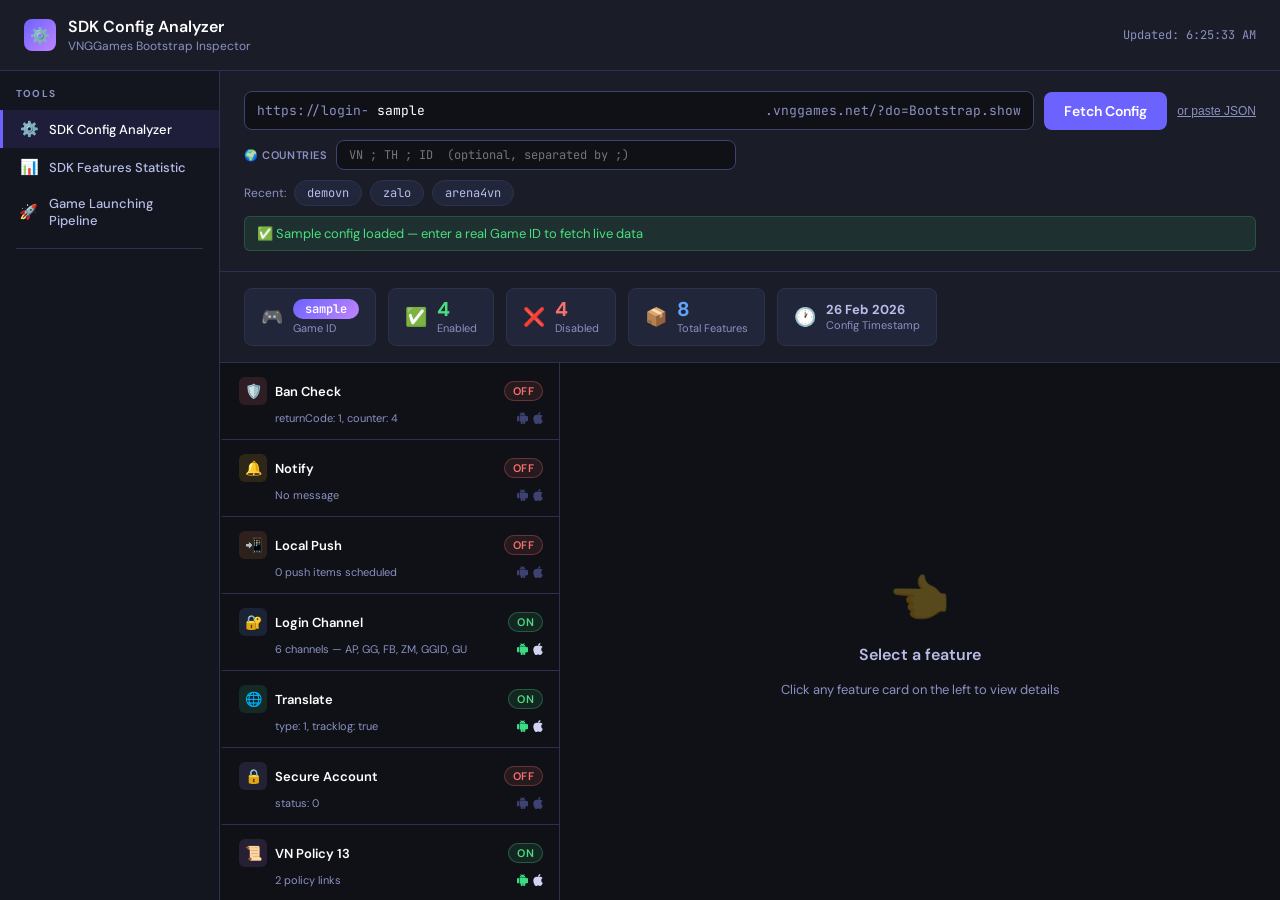
==== index.html @ fc89a13d "Initial commit — PIN Utilities v4.0" ====
<!DOCTYPE html>
<html lang="en">
<head>
<meta charset="UTF-8">
<meta name="viewport" content="width=device-width, initial-scale=1.0">
<title>SDK Config Analyzer</title>
<link href="https://fonts.googleapis.com/css2?family=DM+Sans:wght@300;400;500;600;700&family=JetBrains+Mono:wght@400;500&display=swap" rel="stylesheet">
<style>
  :root {
    --bg: #0f1117;
    --surface: #1a1d27;
    --surface2: #22263a;
    --border: #2d3150;
    --border2: #3d4270;
    --text: #ffffff;
    --text2: #b8bde8;
    --text3: #8b91c2;
    --accent: #6c63ff;
    --accent2: #8b85ff;
    --green: #4ade80;
    --green-bg: rgba(74,222,128,0.1);
    --red: #f87171;
    --red-bg: rgba(248,113,113,0.1);
    --yellow: #fbbf24;
    --yellow-bg: rgba(251,191,36,0.1);
    --blue: #60a5fa;
    --blue-bg: rgba(96,165,250,0.1);
    --orange: #fb923c;
    --purple: #c084fc;
  }

  * { box-sizing: border-box; margin: 0; padding: 0; }

  body {
    font-family: 'DM Sans', sans-serif;
    background: var(--bg);
    color: var(--text);
    min-height: 100vh;
    font-size: 14px;
  }

  /* HEADER */
  .header {
    background: var(--surface);
    border-bottom: 1px solid var(--border);
    padding: 16px 24px;
    display: flex;
    align-items: center;
    justify-content: space-between;
    position: sticky;
    top: 0;
    z-index: 100;
  }
  .header-left { display: flex; align-items: center; gap: 12px; }
  .logo {
    width: 32px; height: 32px;
    background: linear-gradient(135deg, var(--accent), var(--purple));
    border-radius: 8px;
    display: flex; align-items: center; justify-content: center;
    font-size: 16px;
  }
  .header-title { font-size: 16px; font-weight: 600; }
  .header-sub { font-size: 12px; color: var(--text3); margin-top: 1px; }
  .timestamp { font-size: 12px; color: var(--text3); font-family: 'JetBrains Mono', monospace; }

  /* GAME SELECTOR */
  .selector-section {
    padding: 20px 24px;
    background: var(--surface);
    border-bottom: 1px solid var(--border);
  }
  .selector-row { display: flex; gap: 10px; align-items: center; flex-wrap: wrap; }
  .game-input-wrap { display: flex; flex: 1; min-width: 240px; align-items: center; background: var(--bg); border: 1px solid var(--border2); border-radius: 8px; padding: 0 12px; gap: 8px; }
  .game-input-wrap span { color: var(--text3); font-size: 13px; white-space: nowrap; font-family: 'JetBrains Mono', monospace; }
  .game-input {
    flex: 1; background: none; border: none; outline: none;
    color: var(--text); font-family: 'JetBrains Mono', monospace;
    font-size: 13px; padding: 10px 0;
  }
  .game-input::placeholder { color: var(--text3); }
  .btn-fetch {
    background: var(--accent); color: white; border: none;
    padding: 10px 20px; border-radius: 8px; cursor: pointer;
    font-family: 'DM Sans', sans-serif; font-weight: 600; font-size: 14px;
    transition: all 0.2s; white-space: nowrap;
  }
  .btn-fetch:hover { background: var(--accent2); transform: translateY(-1px); }
  .btn-fetch:disabled { opacity: 0.5; cursor: not-allowed; transform: none; }

  .recent-pills { display: flex; gap: 8px; flex-wrap: wrap; margin-top: 10px; align-items: center; }
  .recent-label { font-size: 12px; color: var(--text3); }
  .pill {
    background: var(--surface2); border: 1px solid var(--border);
    padding: 4px 12px; border-radius: 20px; font-size: 12px;
    cursor: pointer; color: var(--text2); transition: all 0.15s;
    font-family: 'JetBrains Mono', monospace;
  }
  .pill:hover { border-color: var(--accent); color: var(--accent); }

  .status-bar {
    margin-top: 10px; padding: 8px 12px; border-radius: 6px;
    font-size: 13px; display: none; align-items: center; gap: 8px;
  }
  .status-bar.loading { display: flex; background: var(--blue-bg); color: var(--blue); border: 1px solid rgba(96,165,250,0.2); }
  .status-bar.error { display: flex; background: var(--red-bg); color: var(--red); border: 1px solid rgba(248,113,113,0.2); }
  .status-bar.success { display: flex; background: var(--green-bg); color: var(--green); border: 1px solid rgba(74,222,128,0.2); }

  .spinner { width: 14px; height: 14px; border: 2px solid currentColor; border-top-color: transparent; border-radius: 50%; animation: spin 0.6s linear infinite; }
  @keyframes spin { to { transform: rotate(360deg); } }

  /* SUMMARY BAR */
  .summary-bar {
    display: none; padding: 16px 24px;
    gap: 12px; background: var(--surface);
    border-bottom: 1px solid var(--border);
    flex-wrap: wrap;
  }
  .summary-bar.visible { display: flex; }
  .stat-card {
    background: var(--surface2); border: 1px solid var(--border);
    padding: 10px 16px; border-radius: 8px;
    display: flex; align-items: center; gap: 10px;
  }
  .stat-icon { font-size: 18px; }
  .stat-value { font-size: 20px; font-weight: 700; line-height: 1; }
  .stat-label { font-size: 11px; color: var(--text3); margin-top: 2px; }
  .stat-green .stat-value { color: var(--green); }
  .stat-red .stat-value { color: var(--red); }
  .stat-blue .stat-value { color: var(--blue); }
  .stat-game { display: flex; align-items: center; gap: 8px; }
  .game-badge {
    background: linear-gradient(135deg, var(--accent), var(--purple));
    color: white; padding: 4px 12px; border-radius: 20px;
    font-size: 12px; font-weight: 600; font-family: 'JetBrains Mono', monospace;
  }

  /* MAIN CONTENT */
  .main { display: flex; height: calc(100vh - 220px); overflow: hidden; }
  .feature-list { width: 340px; min-width: 340px; border-right: 1px solid var(--border); overflow-y: auto; }
  .detail-panel { flex: 1; overflow-y: auto; }

  /* FEATURE CARD */
  .feature-card {
    padding: 14px 16px; border-bottom: 1px solid var(--border);
    cursor: pointer; transition: all 0.15s;
    border-left: 3px solid transparent;
  }
  .feature-card:hover { background: var(--surface2); }
  .feature-card.active { background: rgba(108,99,255,0.08); border-left-color: var(--accent); }
  .card-header { display: flex; align-items: center; justify-content: space-between; margin-bottom: 6px; }
  .card-title { display: flex; align-items: center; gap: 8px; font-weight: 600; font-size: 13px; }
  .card-icon { width: 28px; height: 28px; border-radius: 6px; display: flex; align-items: center; justify-content: center; font-size: 14px; }
  .badge {
    font-size: 11px; font-weight: 600; padding: 2px 8px;
    border-radius: 20px; letter-spacing: 0.3px;
  }
  .badge-on { background: var(--green-bg); color: var(--green); border: 1px solid rgba(74,222,128,0.3); }
  .badge-off { background: var(--red-bg); color: var(--red); border: 1px solid rgba(248,113,113,0.3); }
  .badge-cfg { background: var(--blue-bg); color: var(--blue); border: 1px solid rgba(96,165,250,0.3); }
  .card-summary { font-size: 12px; color: var(--text3); padding-left: 36px; }

  /* EMPTY STATE */
  .empty-state {
    display: flex; flex-direction: column; align-items: center;
    justify-content: center; height: 100%; gap: 16px; padding: 40px;
  }
  .empty-icon { font-size: 48px; opacity: 0.3; }
  .empty-title { font-size: 16px; font-weight: 600; color: var(--text2); }
  .empty-sub { font-size: 13px; color: var(--text3); text-align: center; }

  /* DETAIL PANEL CONTENT */
  .detail-content { padding: 24px; }
  .detail-header { margin-bottom: 20px; }
  .detail-title { font-size: 20px; font-weight: 700; display: flex; align-items: center; gap: 10px; margin-bottom: 6px; }
  .detail-title-icon { width: 36px; height: 36px; border-radius: 8px; display: flex; align-items: center; justify-content: center; font-size: 18px; }
  .detail-description { font-size: 13px; color: var(--text3); }

  .section { margin-bottom: 20px; }
  .section-title { font-size: 11px; font-weight: 600; color: var(--text3); text-transform: uppercase; letter-spacing: 1px; margin-bottom: 10px; }

  .kv-table { background: var(--surface2); border: 1px solid var(--border); border-radius: 8px; overflow: hidden; }
  .kv-row { display: flex; align-items: flex-start; border-bottom: 1px solid var(--border); }
  .kv-row:last-child { border-bottom: none; }
  .kv-key { width: 160px; min-width: 160px; padding: 10px 14px; font-size: 12px; color: var(--text3); font-family: 'JetBrains Mono', monospace; }
  .kv-val { flex: 1; padding: 10px 14px; font-size: 13px; color: var(--text); word-break: break-all; }
  .kv-val.mono { font-family: 'JetBrains Mono', monospace; font-size: 12px; color: var(--accent2); }
  .kv-val.url { color: var(--blue); font-size: 12px; font-family: 'JetBrains Mono', monospace; }
  .kv-val a { color: var(--blue); text-decoration: none; }
  .kv-val a:hover { text-decoration: underline; }

  /* Login channel grid */
  .channel-grid { display: flex; flex-direction: column; gap: 6px; }
  .channel-line { display: flex; align-items: center; gap: 8px; }
  .line-label { font-size: 11px; color: var(--text3); width: 40px; font-family: 'JetBrains Mono', monospace; }
  .channel-pill {
    padding: 4px 12px; border-radius: 6px; font-size: 12px; font-weight: 600;
    font-family: 'JetBrains Mono', monospace; background: var(--surface);
    border: 1px solid var(--border2);
  }

  /* URL highlight */
  .url-template { font-family: 'JetBrains Mono', monospace; font-size: 12px; line-height: 1.8; background: var(--surface2); padding: 12px; border-radius: 8px; border: 1px solid var(--border); word-break: break-all; }
  .url-param { background: var(--yellow-bg); color: var(--yellow); padding: 1px 4px; border-radius: 4px; }

  /* Policy dialog preview */
  .dialog-preview { border-radius: 10px; padding: 16px; max-width: 300px; }
  .dialog-title-text { font-size: 14px; font-weight: 600; margin-bottom: 12px; line-height: 1.4; }
  .dialog-agree-text { font-size: 12px; margin-bottom: 12px; }
  .dialog-btns { display: flex; gap: 8px; }
  .dialog-btn { flex: 1; padding: 8px; border-radius: 6px; font-size: 13px; font-weight: 600; text-align: center; cursor: pointer; border: 1.5px solid; }

  /* Policy links */
  .policy-link { display: flex; align-items: center; justify-content: space-between; padding: 10px 14px; background: var(--surface2); border: 1px solid var(--border); border-radius: 8px; margin-bottom: 6px; text-decoration: none; color: var(--text); transition: all 0.15s; }
  .policy-link:hover { border-color: var(--accent); }
  .policy-link-title { font-size: 13px; font-weight: 500; }
  .policy-link-arrow { color: var(--text3); }

  /* Raw JSON */
  .raw-toggle { display: flex; align-items: center; gap: 8px; cursor: pointer; font-size: 12px; color: var(--text3); background: none; border: none; padding: 8px 0; }
  .raw-toggle:hover { color: var(--text2); }
  pre {
    background: var(--surface2); border: 1px solid var(--border);
    border-radius: 8px; padding: 14px; font-family: 'JetBrains Mono', monospace;
    font-size: 11px; overflow: auto; max-height: 200px; color: var(--text2);
    display: none; margin-top: 8px;
  }
  pre.open { display: block; }
  .copy-btn {
    background: var(--surface2); border: 1px solid var(--border); color: var(--text2);
    padding: 4px 10px; border-radius: 6px; font-size: 11px; cursor: pointer;
    font-family: 'DM Sans', sans-serif;
  }
  .copy-btn:hover { border-color: var(--accent); color: var(--accent); }

  /* Scrollbar */
  ::-webkit-scrollbar { width: 6px; height: 6px; }
  ::-webkit-scrollbar-track { background: var(--bg); }
  ::-webkit-scrollbar-thumb { background: var(--border2); border-radius: 3px; }

  /* Animations */
  .feature-card { animation: fadeIn 0.3s ease; }
  @keyframes fadeIn { from { opacity: 0; transform: translateX(-8px); } to { opacity: 1; transform: translateX(0); } }
  .detail-content { animation: slideIn 0.2s ease; }
  @keyframes slideIn { from { opacity: 0; transform: translateY(8px); } to { opacity: 1; transform: translateY(0); } }

  /* Paste area */
  .paste-toggle { font-size: 12px; color: var(--text3); background: none; border: none; cursor: pointer; text-decoration: underline; padding: 0; }
  .paste-toggle:hover { color: var(--text2); }
  .paste-area { margin-top: 10px; display: none; }
  .paste-area.open { display: block; }
  .paste-area textarea {
    width: 100%; background: var(--bg); border: 1px solid var(--border2);
    color: var(--text); border-radius: 8px; padding: 10px;
    font-family: 'JetBrains Mono', monospace; font-size: 12px;
    resize: vertical; min-height: 80px; outline: none;
  }
  .paste-area textarea:focus { border-color: var(--accent); }
  .btn-parse { margin-top: 6px; background: var(--surface2); border: 1px solid var(--border2); color: var(--text2); padding: 6px 14px; border-radius: 6px; cursor: pointer; font-size: 13px; font-family: 'DM Sans', sans-serif; }
  .btn-parse:hover { border-color: var(--accent); color: var(--accent); }

  /* LEFT NAV */
  .app-shell { display: flex; height: 100vh; overflow: hidden; flex-direction: column; }
  .app-body { display: flex; flex: 1; overflow: hidden; }
  .left-nav {
    width: 220px; min-width: 220px;
    background: #13151f;
    border-right: 1px solid var(--border);
    display: flex; flex-direction: column;
    overflow-y: auto;
  }
  .left-nav-header {
    padding: 16px 16px 10px;
    font-size: 10px; font-weight: 700;
    color: var(--text3); text-transform: uppercase; letter-spacing: 1.2px;
  }
  .nav-item {
    display: flex; align-items: center; gap: 10px;
    padding: 9px 16px; cursor: pointer;
    font-size: 13px; font-weight: 500; color: var(--text2);
    border-left: 3px solid transparent;
    transition: all 0.15s; border-radius: 0;
    text-decoration: none;
  }
  .nav-item:hover { background: var(--surface2); color: var(--text); }
  .nav-item.active {
    background: rgba(108,99,255,0.12);
    border-left-color: var(--accent);
    color: #fff;
  }
  .nav-item-icon { font-size: 15px; width: 20px; text-align: center; }
  .nav-section-divider {
    margin: 10px 16px; border: none;
    border-top: 1px solid var(--border);
  }
  .app-content { flex: 1; display: flex; flex-direction: column; overflow: hidden; }
  /* override main height since now inside flex */
  .main { flex: 1; height: auto; }


  /* TOOL PANELS */
  .tool-panel { display: flex; flex-direction: column; flex: 1; overflow: hidden; }
  #batchSummary { display: none; }
  #batchSummary.visible { display: flex !important; }

  /* TABLE ROW HOVER — batch tables */
  .tr-game {
    border-bottom: 1px solid var(--border);
    transition: background 0.12s, box-shadow 0.12s;
    border-left: 3px solid transparent;
  }
  .tr-game:hover {
    background: var(--surface2) !important;
    border-left-color: var(--accent);
  }
  .tr-game:hover td:first-child {
    color: #fff;
  }
  /* Feature stats row */
  .tr-feature {
    border-bottom: 1px solid var(--border);
    transition: background 0.12s;
    border-left: 3px solid transparent;
  }
  .tr-feature:hover {
    background: var(--surface2) !important;
    border-left-color: var(--accent);
  }
  .tr-feature:hover td:first-child {
    color: #fff;
  }
  /* Country sub-row hover */
  .tr-country {
    border-bottom: 1px solid var(--border);
    background: rgba(108,99,255,0.04);
    transition: background 0.12s;
    border-left: 3px solid transparent;
  }
  .tr-country:hover {
    background: rgba(108,99,255,0.12) !important;
    border-left-color: #a78bfa;
  }
  .tr-country:hover td:first-child {
    color: var(--text2);
  }

</style>
  <!-- Pipeline feature CSS -->
  <link rel="stylesheet" href="pipeline/assets/pipeline.css">
</head>
<body>
<div class="app-shell">

<!-- HEADER -->
<div class="header">
  <div class="header-left">
    <div class="logo">⚙️</div>
    <div>
      <div class="header-title">SDK Config Analyzer</div>
      <div class="header-sub">VNGGames Bootstrap Inspector</div>
    </div>
  </div>
  <div class="timestamp" id="timestamp">—</div>
</div>

<div class="app-body">

<!-- LEFT NAV -->
<nav class="left-nav">
  <div class="left-nav-header">Tools</div>
  <a class="nav-item active" onclick="selectTool('sdk-config')" href="#">
    <span class="nav-item-icon">⚙️</span>
    SDK Config Analyzer
  </a>
  <a class="nav-item" onclick="selectTool('batch-stats', this)" href="#">
    <span class="nav-item-icon">📊</span>
    SDK Features Statistic
  </a>
  <a class="nav-item" onclick="selectTool('pipeline', this)" href="#">
    <span class="nav-item-icon">🚀</span>
    Game Launching Pipeline
  </a>
  <hr class="nav-section-divider">
</nav>

<!-- APP CONTENT -->
<div class="app-content">

<div id="tool-sdk-config" class="tool-panel">
<!-- GAME SELECTOR -->
<div class="selector-section">
  <div class="selector-row">
    <div class="game-input-wrap">
      <span>https://login-</span>
      <input class="game-input" id="gameIdInput" placeholder="demovn" value="" />
      <span>.vnggames.net/?do=Bootstrap.show</span>
    </div>
    <button class="btn-fetch" id="fetchBtn" onclick="fetchConfig()">Fetch Config</button>
    <button class="paste-toggle" onclick="togglePaste()">or paste JSON</button>
  </div>

  <!-- Country input row -->
  <div style="display:flex;align-items:center;gap:8px;margin-top:10px;">
    <span style="font-size:11px;color:var(--text3);white-space:nowrap;font-weight:600;text-transform:uppercase;letter-spacing:.6px;">🌍 Countries</span>
    <div style="flex:1;max-width:400px;position:relative;">
      <input id="countryInput"
        style="width:100%;background:var(--bg);border:1px solid var(--border2);border-radius:8px;padding:6px 12px;font-size:12px;color:var(--text2);font-family:'JetBrains Mono',monospace;outline:none;transition:border-color .15s;"
        placeholder="VN ; TH ; ID  (optional, separated by ;)"
        oninput="renderCountryPreview()"
        onfocus="this.style.borderColor='var(--accent)'"
        onblur="this.style.borderColor='var(--border2)'" />
    </div>
    <div id="countryPreviewPills" style="display:flex;gap:4px;flex-wrap:wrap;"></div>
  </div>

  <div class="recent-pills" id="recentPills">
    <span class="recent-label">Recent:</span>
  </div>

  <div class="paste-area" id="pasteArea">
    <textarea id="pasteInput" placeholder='Paste JSON config here...'></textarea>
    <button class="btn-parse" onclick="parseManual()">Parse JSON</button>
  </div>

  <div class="status-bar" id="statusBar"></div>
</div>

<!-- SUMMARY BAR -->
<div class="summary-bar" id="summaryBar">
  <div class="stat-card">
    <div class="stat-icon">🎮</div>
    <div>
      <div class="stat-value stat-game">
        <span class="game-badge" id="summaryGameId">—</span>
      </div>
      <div class="stat-label">Game ID</div>
    </div>
  </div>
  <div class="stat-card stat-green">
    <div class="stat-icon">✅</div>
    <div>
      <div class="stat-value" id="enabledCount">0</div>
      <div class="stat-label">Enabled</div>
    </div>
  </div>
  <div class="stat-card stat-red">
    <div class="stat-icon">❌</div>
    <div>
      <div class="stat-value" id="disabledCount">0</div>
      <div class="stat-label">Disabled</div>
    </div>
  </div>
  <div class="stat-card stat-blue">
    <div class="stat-icon">📦</div>
    <div>
      <div class="stat-value" id="totalCount">0</div>
      <div class="stat-label">Total Features</div>
    </div>
  </div>
  <div class="stat-card">
    <div class="stat-icon">🕐</div>
    <div>
      <div class="stat-value" id="configTimestamp" style="font-size:13px; color: var(--text2);">—</div>
      <div class="stat-label">Config Timestamp</div>
    </div>
  </div>
</div>

<!-- MAIN -->
<div class="main">
  <div class="feature-list" id="featureList">
    <div class="empty-state">
      <div class="empty-icon">🔍</div>
      <div class="empty-title">No config loaded</div>
      <div class="empty-sub">Enter a Game ID and click Fetch Config<br>to inspect the SDK configuration</div>
    </div>
  </div>
  <div class="detail-panel" id="detailPanel">
    <div class="empty-state">
      <div class="empty-icon">👈</div>
      <div class="empty-title">Select a feature</div>
      <div class="empty-sub">Click any feature card on the left<br>to view its detailed configuration</div>
    </div>
  </div>
</div>

</div><!-- /tool-sdk-config -->

<!-- BATCH STATS PANEL -->
<div id="tool-batch-stats" class="tool-panel" style="display:none; flex:1; flex-direction:column; overflow:hidden;">

  <!-- Batch Header -->
  <div class="selector-section">
    <div style="font-size:15px; font-weight:700; margin-bottom:14px; display:flex; align-items:center; gap:8px;">
      📊 SDK Features Statistic
    </div>
    <div class="selector-row" style="align-items:flex-start; gap:10px; flex-wrap:wrap;">
      <div style="flex:1; min-width:300px;">
        <div style="font-size:11px; color:var(--text3); margin-bottom:6px; font-weight:600; text-transform:uppercase; letter-spacing:.8px;">Path to games.txt file</div>
        <div style="display:flex; gap:8px;">
          <input id="batchFilePath" class="game-input" style="flex:1; background:var(--bg); border:1px solid var(--border2); border-radius:8px; padding:9px 12px; color:var(--text); font-family:'JetBrains Mono',monospace; font-size:12px; outline:none;"
            placeholder="/Users/you/games.txt" />
          <button class="btn-fetch" id="batchRunBtn" onclick="startBatch()">▶ Run Analysis</button>
        </div>
        <div style="font-size:11px; color:var(--text3); margin-top:6px;">
          File format: one gameID per line. Lines starting with <code style="background:var(--surface2); padding:1px 5px; border-radius:3px;">#</code> are ignored.
        </div>
        <div style="display:flex;align-items:center;gap:8px;margin-top:10px;">
          <span style="font-size:11px;color:var(--text3);white-space:nowrap;font-weight:600;text-transform:uppercase;letter-spacing:.6px;">🌍 Countries</span>
          <input id="batchCountryInput"
            style="flex:1;background:var(--bg);border:1px solid var(--border2);border-radius:8px;padding:6px 12px;font-size:12px;color:var(--text2);font-family:'JetBrains Mono',monospace;outline:none;"
            placeholder="VN ; TH ; ID  (optional, separated by ;)"
            oninput="renderBatchCountryPreview()"
            onfocus="this.style.borderColor='var(--accent)'"
            onblur="this.style.borderColor='var(--border2)'" />
          <div id="batchCountryPreviewPills" style="display:flex;gap:4px;flex-wrap:wrap;"></div>
        </div>
      </div>
    </div>

    <!-- Progress -->
    <div id="batchProgress" style="display:none; margin-top:14px;">
      <div style="display:flex; justify-content:space-between; align-items:center; margin-bottom:6px;">
        <span id="batchProgressLabel" style="font-size:12px; color:var(--text2);">0 / 0 games</span>
        <span id="batchProgressPct" style="font-size:12px; font-weight:700; color:var(--accent);">0%</span>
        <span id="batchTimer" style="font-size:12px; color:var(--text3); font-family:'JetBrains Mono',monospace;">⏱ 0s</span>
      </div>
      <div style="background:var(--surface2); border-radius:20px; height:6px; overflow:hidden;">
        <div id="batchProgressBar" style="height:100%; background:linear-gradient(90deg,var(--accent),var(--purple)); border-radius:20px; width:0%; transition:width 0.3s ease;"></div>
      </div>
      <div id="batchStatusMsg" style="font-size:11px; color:var(--text3); margin-top:6px;"></div>
    </div>

    <div id="batchError" style="display:none; margin-top:10px;"></div>
  </div>

  <!-- Summary Cards -->
  <div id="batchSummary" style="display:none; padding:16px 24px; background:var(--surface); border-bottom:1px solid var(--border); display:none; gap:12px; flex-wrap:wrap;">
    <div class="stat-card"><div class="stat-icon">🎮</div><div><div class="stat-value" id="bs-total" style="color:var(--text)">0</div><div class="stat-label">Total Games</div></div></div>
    <div class="stat-card stat-green"><div class="stat-icon">✅</div><div><div class="stat-value" id="bs-ok">0</div><div class="stat-label">Success</div></div></div>
    <div class="stat-card stat-red"><div class="stat-icon">⚠️</div><div><div class="stat-value" id="bs-fail">0</div><div class="stat-label">Failed</div></div></div>
    <div class="stat-card stat-blue"><div class="stat-icon">📦</div><div><div class="stat-value" id="bs-features">8</div><div class="stat-label">Features</div></div></div>
    <div class="stat-card"><div class="stat-icon">⏱</div><div><div class="stat-value" id="bs-duration" style="font-size:14px; color:var(--text2)">—</div><div class="stat-label">Duration</div></div></div>
    <div style="margin-left:auto; display:flex; align-items:center; gap:8px;">
      <button onclick="exportCSV()" style="background:var(--surface2); border:1px solid var(--border2); color:var(--text2); padding:8px 14px; border-radius:8px; cursor:pointer; font-size:13px; font-family:'DM Sans',sans-serif; display:flex; align-items:center; gap:6px;">
        ⬇ Export CSV
      </button>
    </div>
  </div>

  <!-- Tables area -->
  <div style="flex:1; overflow-y:auto; padding:20px 24px; display:flex; flex-direction:column; gap:20px;">

    <!-- Feature Stats Table -->
    <div id="batchFeatureTable" style="display:none;">
      <div style="display:flex; align-items:center; justify-content:space-between; margin-bottom:10px;">
        <div style="font-size:13px; font-weight:700;">Feature Statistics</div>
        <div style="display:flex; align-items:center; gap:8px;">
          <span style="font-size:11px; color:var(--text3);">Sort by:</span>
          <select id="featureSortSelect" onchange="renderFeatureStats()" style="background:var(--surface2); border:1px solid var(--border2); color:var(--text); padding:4px 8px; border-radius:6px; font-size:12px; outline:none;">
            <option value="enabled-desc">Enabled (high→low)</option>
            <option value="enabled-asc">Enabled (low→high)</option>
            <option value="name">Name A→Z</option>
          </select>
        </div>
      </div>
      <div style="background:var(--surface); border:1px solid var(--border); border-radius:10px; overflow:hidden;">
        <table style="width:100%; border-collapse:collapse;">
          <thead id="featureStatsThead"></thead>
          <tbody id="featureStatsBody"></tbody>
        </table>
      </div>
    </div>

    <!-- Game Detail Table -->
    <div id="batchGameTable" style="display:none;">
      <div style="display:flex; align-items:center; justify-content:space-between; margin-bottom:10px;">
        <div style="font-size:13px; font-weight:700;">Game Detail</div>
        <div style="display:flex; gap:8px; align-items:center;">
          <select id="gameFilterSelect" onchange="renderGameTable()" style="background:var(--surface2); border:1px solid var(--border2); color:var(--text); padding:4px 8px; border-radius:6px; font-size:12px; outline:none;">
            <option value="all">All Games</option>
            <option value="success">Success only</option>
            <option value="failed">Failed only</option>
          </select>
          <input id="gameSearchInput" oninput="renderGameTable()" placeholder="Search gameID..." style="background:var(--surface2); border:1px solid var(--border2); color:var(--text); padding:5px 10px; border-radius:6px; font-size:12px; outline:none; width:160px;" />
        </div>
      </div>
      <div style="background:var(--surface); border:1px solid var(--border); border-radius:10px; overflow:hidden; overflow-x:auto;">
        <table style="width:100%; border-collapse:collapse; min-width:700px;">
          <thead id="gameDetailThead"></thead>
          <tbody id="gameDetailBody"></tbody>
        </table>
      </div>
    </div>

    <!-- Empty state -->
    <div id="batchEmptyState" class="empty-state" style="flex:1;">
      <div class="empty-icon">📋</div>
      <div class="empty-title">No analysis yet</div>
      <div class="empty-sub">Enter path to your games.txt file<br>and click Run Analysis</div>
    </div>

  </div>
</div><!-- /tool-batch-stats -->

<!-- ═══════════════════════════════════════════════════════════════
     TOOL: GAME LAUNCHING PIPELINE
═══════════════════════════════════════════════════════════════ -->
<div id="tool-pipeline" class="tool-panel" style="display:none;">

  <!-- Top bar: Sheet URL + Fetch + Auth -->
  <div class="pl-topbar">
    <div class="pl-sheet-row">
      <span class="pl-sheet-lbl">🗒 Sheet URL</span>
      <input class="pl-sheet-input" id="pl-sheet-url"
        placeholder="https://docs.google.com/spreadsheets/d/SPREADSHEET_ID/..."
        onkeydown="if(event.key==='Enter')PipelinePanel.fetchData()" />
      <button class="pl-fetch-btn" id="pl-fetch-btn" onclick="PipelinePanel.fetchData()">
        ⬇ Fetch
      </button>
      <button class="pl-auth-btn" id="pl-auth-btn" onclick="document.getElementById('pl-login-overlay').style.display='flex'">
        <svg width="14" height="14" viewBox="0 0 24 24" xmlns="http://www.w3.org/2000/svg" style="flex-shrink:0">
          <path fill="#4285F4" d="M22.56 12.25c0-.78-.07-1.53-.2-2.25H12v4.26h5.92c-.26 1.37-1.04 2.53-2.21 3.31v2.77h3.57c2.08-1.92 3.28-4.74 3.28-8.09z"/>
          <path fill="#34A853" d="M12 23c2.97 0 5.46-.98 7.28-2.66l-3.57-2.77c-.98.66-2.23 1.06-3.71 1.06-2.86 0-5.29-1.93-6.16-4.53H2.18v2.84C3.99 20.53 7.7 23 12 23z"/>
          <path fill="#FBBC05" d="M5.84 14.09c-.22-.66-.35-1.36-.35-2.09s.13-1.43.35-2.09V7.07H2.18C1.43 8.55 1 10.22 1 12s.43 3.45 1.18 4.93l2.85-2.22.81-.62z"/>
          <path fill="#EA4335" d="M12 5.38c1.62 0 3.06.56 4.21 1.64l3.15-3.15C17.45 2.09 14.97 1 12 1 7.7 1 3.99 3.47 2.18 7.07l3.66 2.84c.87-2.6 3.3-4.53 6.16-4.53z"/>
        </svg>
        <span id="pl-auth-lbl">Sign in with Google</span>
      </button>
    </div>
    <div style="display:flex;align-items:center;gap:12px;">
      <span class="pl-fetched-lbl" id="pl-fetched-lbl"></span>
    </div>
  </div>

  <!-- Status bar -->
  <div class="pl-status-bar" id="pl-status-bar"></div>

  <!-- Sheet tabs -->
  <div class="pl-tabs">
    <button class="pl-tab-btn active" id="pl-tab-release2026" onclick="PipelinePanel.switchTab('release2026')">📋 2026 Launch</button>
    <button class="pl-tab-btn" id="pl-tab-release2025" onclick="PipelinePanel.switchTab('release2025')">📋 2025 Launch</button>
    <button class="pl-tab-btn" id="pl-tab-close2026" onclick="PipelinePanel.switchTab('close2026')">🔒 2026 Closed</button>
    <button class="pl-tab-btn" id="pl-tab-close2025" onclick="PipelinePanel.switchTab('close2025')">🔒 2025 Closed</button>
  </div>

  <!-- ▼ v3.0: Inner view switcher (Stats ↔ Detail) ▼ -->
  <div class="pl-view-tabs" id="pl-view-tabs">
    <button class="pl-vtab" id="pl-vtab-stats" onclick="PipelinePanel.switchView('stats')">
      📊 Thống kê
    </button>
    <button class="pl-vtab active" id="pl-vtab-detail" onclick="PipelinePanel.switchView('detail')">
      📋 Chi tiết
    </button>
  </div>
  <!-- ▲ end inner view switcher ▲ -->

  <!-- ▼ v3.0: Stats view (hidden by default) ▼ -->
  <div id="pl-stats-content"></div>
  <!-- ▲ end stats view ▲ -->

  <!-- ▼ v3.0: Detail view wrapper ▼ -->
  <div id="pl-detail-content" class="active">

  <!-- Controls: Search, dropdowns, status filters -->
  <div class="pl-controls">
    <div class="pl-search">
      <span style="color:var(--text3);font-size:12px;">🔍</span>
      <input id="pl-search" placeholder="Search game, alias…" oninput="PipelinePanel.applyFilters()" />
    </div>
    <select class="pl-sel" id="pl-owner-sel" onchange="PipelinePanel.applyFilters()"><option value="">All Owners</option></select>
    <select class="pl-sel" id="pl-mkt-sel" onchange="PipelinePanel.applyFilters()"><option value="">All Markets</option></select>
    <div class="pl-ctrl-div"></div>
    <button class="pl-fb active" id="pl-fb-all"         onclick="PipelinePanel.setStatusFilter('all')">All</button>
    <button class="pl-fb"        id="pl-fb-On Process"  onclick="PipelinePanel.setStatusFilter('On Process')">On Process</button>
    <button class="pl-fb"        id="pl-fb-Released"    onclick="PipelinePanel.setStatusFilter('Released')">Released</button>
    <button class="pl-fb"        id="pl-fb-Terminated"  onclick="PipelinePanel.setStatusFilter('Terminated')">Terminated</button>
    <button class="pl-fb"        id="pl-fb-Pending"     onclick="PipelinePanel.setStatusFilter('Pending')">Pending</button>
    <div class="pl-ctrl-div"></div>
    <!-- ▼ v2.0: Date Range Filter (FR-05) ▼ -->
    <span class="pl-date-sep">📅 Từ</span>
    <input type="date" id="pl-date-from" class="pl-date-input"
      aria-label="Start date filter"
      onchange="PipelinePanel.setDateFilter()" />
    <span class="pl-date-sep">đến</span>
    <input type="date" id="pl-date-to" class="pl-date-input"
      aria-label="End date filter"
      onchange="PipelinePanel.setDateFilter()" />
    <button class="pl-clear-date" id="pl-clear-date"
      onclick="PipelinePanel.clearDateFilter()">✕ Clear</button>
    <div class="pl-date-warn" id="pl-date-warn">⚠️ End date phải sau start date</div>
    <!-- ▲ end date filter ▲ -->
    <div class="pl-ctrl-div"></div>
    <span class="pl-count" id="pl-count">0 games</span>
  </div>

  <!-- Main content -->
  <div class="pl-content-wrap">
    <div id="pl-content"></div>
  </div>

  </div><!-- /pl-detail-content -->

  <!-- Loading overlay (blocks all interaction during fetch) -->
  <div class="pl-loading-overlay" id="pl-loading-overlay">
    <div class="pl-spinner"></div>
    <div class="pl-loading-msg" id="pl-loading-msg">Fetching data…</div>
  </div>

  <!-- Google Sign-in overlay (shown on: auth btn click, session expiry during fetch) -->
  <div class="pl-login-overlay" id="pl-login-overlay" onclick="if(event.target===this)PipelinePanel.closeLoginOverlay()">
    <div class="pl-login-card">
      <div style="font-size:32px;margin-bottom:12px">🔑</div>
      <h3>Sign in with Google</h3>
      <p>Cần đăng nhập Google để kết nối Google Sheet và tải dữ liệu pipeline.</p>
      <div class="pl-login-err" id="pl-login-err"></div>
      <button class="pl-btn-google" id="pl-btn-google-signin" onclick="PipelinePanel.handleSignIn()">
        <svg width="18" height="18" viewBox="0 0 24 24" xmlns="http://www.w3.org/2000/svg">
          <path fill="#4285F4" d="M22.56 12.25c0-.78-.07-1.53-.2-2.25H12v4.26h5.92c-.26 1.37-1.04 2.53-2.21 3.31v2.77h3.57c2.08-1.92 3.28-4.74 3.28-8.09z"/>
          <path fill="#34A853" d="M12 23c2.97 0 5.46-.98 7.28-2.66l-3.57-2.77c-.98.66-2.23 1.06-3.71 1.06-2.86 0-5.29-1.93-6.16-4.53H2.18v2.84C3.99 20.53 7.7 23 12 23z"/>
          <path fill="#FBBC05" d="M5.84 14.09c-.22-.66-.35-1.36-.35-2.09s.13-1.43.35-2.09V7.07H2.18C1.43 8.55 1 10.22 1 12s.43 3.45 1.18 4.93l2.85-2.22.81-.62z"/>
          <path fill="#EA4335" d="M12 5.38c1.62 0 3.06.56 4.21 1.64l3.15-3.15C17.45 2.09 14.97 1 12 1 7.7 1 3.99 3.47 2.18 7.07l3.66 2.84c.87-2.6 3.3-4.53 6.16-4.53z"/>
        </svg>
        Sign in with Google
      </button>
      <div class="pl-login-sep">hoặc</div>
      <button class="pl-btn-cancel" onclick="PipelinePanel.closeLoginOverlay()">Bỏ qua — dùng demo data</button>
      <div style="font-size:11px;color:var(--text3);margin-top:12px;line-height:1.5;">
        Cần cấu hình <code style="color:var(--accent)">clientId</code> trong<br>
        <code style="color:var(--text2)">pipeline/config/google-auth.json</code>
      </div>
    </div>
  </div>

</div><!-- /tool-pipeline -->

</div><!-- /app-content -->
</div><!-- /app-body -->
</div><!-- /app-shell -->

<script>
// ── PLATFORM SVG ICONS ────────────────────────────────────────────────────────
const ANDROID_SVG = `<svg width="13" height="14" viewBox="0 0 24 26" xmlns="http://www.w3.org/2000/svg"><path fill="#3DDC84" d="M15.2 2.4 16.7.1c.2-.3.1-.6-.2-.8-.3-.2-.6-.1-.8.2l-1.6 2.4A7.8 7.8 0 0 0 12 1.6c-.8 0-1.5.1-2.1.3L8.3-.5C8.1-.8 7.8-.9 7.5-.7c-.3.2-.4.5-.2.8L8.8 2.4C7 3.4 5.8 5.2 5.7 7.3h12.6C18.2 5.2 17 3.4 15.2 2.4zM9.5 5.6a.7.7 0 1 1 0-1.4.7.7 0 0 1 0 1.4zm5 0a.7.7 0 1 1 0-1.4.7.7 0 0 1 0 1.4z"/><path fill="#3DDC84" d="M5.7 8.3v11c0 .8.7 1.5 1.5 1.5H8v3.3c0 1.3 1 2.3 2.3 2.3s2.3-1 2.3-2.3v-3.3h.8v3.3c0 1.3 1 2.3 2.3 2.3s2.3-1 2.3-2.3v-3.3h.8c.8 0 1.5-.7 1.5-1.5V8.3H5.7z"/><path fill="#3DDC84" d="M2.3 8.6C1 8.6 0 9.6 0 10.9v7.2C0 19.4 1 20.4 2.3 20.4s2.3-1 2.3-2.3v-7.2c0-1.3-1-2.3-2.3-2.3zm19.4 0c-1.3 0-2.3 1-2.3 2.3v7.2c0 1.3 1 2.3 2.3 2.3s2.3-1 2.3-2.3v-7.2c0-1.3-1-2.3-2.3-2.3z"/></svg>`;
const APPLE_SVG = `<svg width="12" height="14" viewBox="0 0 814 1000" xmlns="http://www.w3.org/2000/svg"><path fill="#d0d4f0" d="M788.1 340.9c-5.8 4.5-108.2 62.2-108.2 190.5 0 148.4 130.3 200.9 134.2 202.2-.6 3.2-20.7 71.9-68.7 141.9-42.8 61.6-87.5 123.1-155.5 123.1s-85.5-39.5-164-39.5c-76 0-103.7 40.8-165.9 40.8s-105-37.5-155.5-127.5c-43-81.7-87-208.2-87-327.7 0-206.3 135.2-314.9 268.6-314.9 37.5 0 103.7 12.5 139.7 12.5 34.7 0 99.3-12.5 160.6-12.5 33.1 0 135.6 3.2 204.1 98.2zm-234-181.5c31.1-36.9 53.1-88.1 53.1-139.3 0-7.1-.6-14.3-1.9-20.1-50.6 1.9-110.8 33.7-147.1 75.8-28.5 32.4-55.1 83.6-55.1 135.5 0 7.8 1.3 15.6 1.9 18.1 3.2.6 8.4 1.3 13.6 1.3 45.4 0 102.5-30.4 135.5-71.3z"/></svg>`;

function androidIcon(size=13) {
  return `<svg width="${size}" height="${Math.round(size*1.08)}" viewBox="0 0 24 26" xmlns="http://www.w3.org/2000/svg"><path fill="currentColor" d="M15.2 2.4 16.7.1c.2-.3.1-.6-.2-.8-.3-.2-.6-.1-.8.2l-1.6 2.4A7.8 7.8 0 0 0 12 1.6c-.8 0-1.5.1-2.1.3L8.3-.5C8.1-.8 7.8-.9 7.5-.7c-.3.2-.4.5-.2.8L8.8 2.4C7 3.4 5.8 5.2 5.7 7.3h12.6C18.2 5.2 17 3.4 15.2 2.4zM9.5 5.6a.7.7 0 1 1 0-1.4.7.7 0 0 1 0 1.4zm5 0a.7.7 0 1 1 0-1.4.7.7 0 0 1 0 1.4z"/><path fill="currentColor" d="M5.7 8.3v11c0 .8.7 1.5 1.5 1.5H8v3.3c0 1.3 1 2.3 2.3 2.3s2.3-1 2.3-2.3v-3.3h.8v3.3c0 1.3 1 2.3 2.3 2.3s2.3-1 2.3-2.3v-3.3h.8c.8 0 1.5-.7 1.5-1.5V8.3H5.7z"/><path fill="currentColor" d="M2.3 8.6C1 8.6 0 9.6 0 10.9v7.2C0 19.4 1 20.4 2.3 20.4s2.3-1 2.3-2.3v-7.2c0-1.3-1-2.3-2.3-2.3zm19.4 0c-1.3 0-2.3 1-2.3 2.3v7.2c0 1.3 1 2.3 2.3 2.3s2.3-1 2.3-2.3v-7.2c0-1.3-1-2.3-2.3-2.3z"/></svg>`;
}
function appleIcon(size=12) {
  return `<svg width="${size}" height="${Math.round(size*1.17)}" viewBox="0 0 814 1000" xmlns="http://www.w3.org/2000/svg"><path fill="currentColor" d="M788.1 340.9c-5.8 4.5-108.2 62.2-108.2 190.5 0 148.4 130.3 200.9 134.2 202.2-.6 3.2-20.7 71.9-68.7 141.9-42.8 61.6-87.5 123.1-155.5 123.1s-85.5-39.5-164-39.5c-76 0-103.7 40.8-165.9 40.8s-105-37.5-155.5-127.5c-43-81.7-87-208.2-87-327.7 0-206.3 135.2-314.9 268.6-314.9 37.5 0 103.7 12.5 139.7 12.5 34.7 0 99.3-12.5 160.6-12.5 33.1 0 135.6 3.2 204.1 98.2zm-234-181.5c31.1-36.9 53.1-88.1 53.1-139.3 0-7.1-.6-14.3-1.9-20.1-50.6 1.9-110.8 33.7-147.1 75.8-28.5 32.4-55.1 83.6-55.1 135.5 0 7.8 1.3 15.6 1.9 18.1 3.2.6 8.4 1.3 13.6 1.3 45.4 0 102.5-30.4 135.5-71.3z"/></svg>`;
}

// ── HELPERS ───────────────────────────────────────────────────────────────────
const PROXY = 'http://localhost:8765';

function escapeHTML(str) {
  return String(str).replace(/&/g,'&amp;').replace(/</g,'&lt;').replace(/>/g,'&gt;');
}
function kv(k, v, cls='') {
  return `<div class="kv-row"><div class="kv-key">${k}</div><div class="kv-val ${cls}">${v ?? '—'}</div></div>`;
}

// Parse country input string → array of uppercase codes
function parseCountries(raw) {
  if (!raw || !raw.trim()) return [];
  return raw.split(';').map(s => s.trim().toUpperCase()).filter(Boolean);
}

// Render preview pills bên cạnh country input (SDK Config Analyzer)
function renderCountryPreview() {
  const raw = document.getElementById('countryInput')?.value || '';
  const codes = parseCountries(raw);
  const el = document.getElementById('countryPreviewPills');
  if (!el) return;
  el.innerHTML = codes.map(c =>
    `<span style="background:var(--surface2);border:1px solid var(--border2);border-radius:12px;padding:2px 9px;font-size:11px;color:var(--text2);font-family:'JetBrains Mono',monospace;">${c}</span>`
  ).join('');
}

// Render preview pills cho Batch section
function renderBatchCountryPreview() {
  const raw = document.getElementById('batchCountryInput')?.value || '';
  const codes = parseCountries(raw);
  const el = document.getElementById('batchCountryPreviewPills');
  if (!el) return;
  el.innerHTML = codes.map(c =>
    `<span style="background:var(--surface2);border:1px solid var(--border2);border-radius:12px;padding:2px 9px;font-size:11px;color:var(--text2);font-family:'JetBrains Mono',monospace;">${c}</span>`
  ).join('');
}

// ── STATE ─────────────────────────────────────────────────────────────────────
// currentConfig = {
//   android: { default: {...}, VN: {...}, TH: {...} },
//   ios:     { default: {...}, VN: {...}, TH: {...} }
// }
let currentConfig = null;
let currentGameId = '';
let currentCountries = [];          // danh sách country codes đang active
let recentGames = ['demovn', 'zalo', 'arena4vn'];
let selectedFeature = null;
let selectedDetailPlatform = 'android';
let selectedDetailCountry = 'default';  // country đang xem trong detail panel

// ── TOOL NAV ──────────────────────────────────────────────────────────────────
function selectTool(tool, el) {
  document.querySelectorAll('.nav-item').forEach(e => e.classList.remove('active'));
  if (el) el.classList.add('active');
  document.querySelectorAll('.tool-panel').forEach(p => p.style.display = 'none');
  const panel = document.getElementById('tool-' + tool);
  if (panel) panel.style.display = 'flex';
}

// ── FEATURE DEFINITIONS ───────────────────────────────────────────────────────
const FEATURES = [
  { key: 'bann', name: 'Ban Check', icon: '🛡️', color: '#f87171',
    isEnabled: d => d?.banned === 'true',
    summary: d => d ? `returnCode: ${d?.returnCode ?? '—'}, counter: ${d?.counter ?? '—'}` : '—' },
  { key: 'notify', name: 'Notify', icon: '🔔', color: '#fbbf24',
    isEnabled: d => d?.show === 'true',
    summary: d => d?.notify ? d.notify.substring(0,50)+(d.notify.length>50?'…':'') : 'No message' },
  { key: 'local_push', name: 'Local Push', icon: '📲', color: '#fb923c',
    isEnabled: d => Array.isArray(d?.data) && d.data.length > 0,
    summary: d => `${d?.data?.length || 0} push items scheduled` },
  { key: 'login_channel', name: 'Login Channel', icon: '🔐', color: '#60a5fa',
    isEnabled: d => Array.isArray(d?.list) && d.list.length > 0,
    summary: d => {
      const names = d?.list?.map(x => x.name).join(', ') || '';
      return `${d?.list?.length || 0} channels — ${names}`;
    }},
  { key: 'translate', name: 'Translate', icon: '🌐', color: '#34d399',
    isEnabled: d => d?.type === 1,
    summary: d => `type: ${d?.type ?? '—'}, tracklog: ${d?.tracklog ?? '—'}` },
  { key: 'secure_account_status', name: 'Secure Account', icon: '🔒', color: '#a78bfa',
    isEnabled: d => d === 1,
    summary: d => `status: ${d ?? '—'}` },
  { key: 'vn_policy_13', name: 'VN Policy 13', icon: '📜', color: '#c084fc',
    isEnabled: d => d?.show === 1,
    summary: d => `${d?.links?.length || 0} policy links` },
  { key: 'appsflyer', name: 'AppsFlyer', icon: '📊', color: '#2dd4bf',
    isEnabled: d => d && Object.keys(d).length > 0,
    summary: d => `session time: ${d?.appsflyer_time_session ?? '—'}s` },
];

// ── RECENT PILLS ──────────────────────────────────────────────────────────────
function renderRecentPills() {
  const container = document.getElementById('recentPills');
  container.innerHTML = '<span class="recent-label">Recent:</span>';
  recentGames.forEach(g => {
    const pill = document.createElement('span');
    pill.className = 'pill';
    pill.textContent = g;
    pill.onclick = () => { document.getElementById('gameIdInput').value = g; fetchConfig(); };
    container.appendChild(pill);
  });
}

function setStatus(type, msg) {
  const bar = document.getElementById('statusBar');
  bar.className = `status-bar ${type}`;
  if (type === 'loading') bar.innerHTML = `<div class="spinner"></div> ${msg}`;
  else if (type === 'error') bar.innerHTML = `⚠️ ${msg}`;
  else if (type === 'success') bar.innerHTML = `✅ ${msg}`;
  else bar.className = 'status-bar';
}

// ── FETCH CONFIG (dual platform + multi country) ───────────────────────────────
async function fetchConfig() {
  const gameId = document.getElementById('gameIdInput').value.trim();
  if (!gameId) { setStatus('error', 'Please enter a Game ID'); return; }

  const countryRaw = document.getElementById('countryInput')?.value || '';
  const countries = parseCountries(countryRaw);  // [] nếu không nhập
  currentCountries = countries;
  selectedDetailCountry = 'default';

  const btn = document.getElementById('fetchBtn');
  btn.disabled = true;

  const countryLabel = countries.length ? ` + ${countries.length} countr${countries.length>1?'ies':'y'}` : '';
  setStatus('loading', `Fetching Android + iOS${countryLabel} config for "${gameId}"…`);

  // fetch một platform + country combination
  async function fetchOne(platform, country) {
    let url = `${PROXY}/api/config?gameId=${encodeURIComponent(gameId)}&platform=${platform}`;
    if (country) url += `&country=${encodeURIComponent(country)}`;
    try {
      const res = await fetch(url);
      const json = await res.json();
      if (!json.success) throw new Error(json.error || 'Unknown error');
      return { data: json.data, error: null };
    } catch(e) {
      if (e.message.includes('Failed to fetch') || e.message.includes('NetworkError')) {
        throw new Error(`Cannot connect to proxy at ${PROXY}\n\nRun: python3 proxy.py\n\n${e.message}`);
      }
      return { data: null, error: e.message };
    }
  }

  try {
    // Tạo danh sách tất cả combinations cần fetch
    // Luôn fetch "default" (không có country), sau đó fetch thêm từng country
    const slots = ['default', ...countries];
    const platforms = ['android', 'ios'];

    // Fetch tất cả song song
    const allResults = await Promise.all(
      platforms.flatMap(p => slots.map(slot => fetchOne(p, slot === 'default' ? null : slot).then(r => ({ p, slot, ...r }))))
    );

    // Build currentConfig = { android: { default: {...}, VN: {...} }, ios: { default: {...}, VN: {...} } }
    const config = { android: {}, ios: {} };
    for (const r of allResults) {
      config[r.p][r.slot] = r.data;
    }

    currentConfig = config;
    currentGameId = gameId;

    if (!recentGames.includes(gameId)) {
      recentGames.unshift(gameId);
      if (recentGames.length > 5) recentGames.pop();
      renderRecentPills();
    }

    const keyCount = Object.keys(config.android.default || config.ios.default || {}).length;
    const successLabel = countries.length
      ? `Android + iOS × [default${countries.length?', '+countries.join(', '):''}]`
      : 'Android + iOS';
    setStatus('success', `Config loaded for "${gameId}" (${successLabel}) — ${keyCount} keys`);
    document.getElementById('timestamp').textContent = 'Updated: ' + new Date().toLocaleTimeString();
    renderAll();
  } catch(e) {
    showDetailedError(e.message);
  } finally {
    btn.disabled = false;
  }
}

function showDetailedError(msg) {
  const bar = document.getElementById('statusBar');
  bar.className = 'status-bar error';
  bar.style.flexDirection = 'column';
  bar.style.alignItems = 'flex-start';
  bar.style.gap = '8px';
  bar.innerHTML = `
    <div style="display:flex;align-items:center;gap:8px;font-weight:600;">⚠️ Error</div>
    <pre style="display:block;background:rgba(248,113,113,0.05);border:1px solid rgba(248,113,113,0.2);border-radius:6px;padding:10px;font-size:11px;white-space:pre-wrap;width:100%;color:var(--red);max-height:180px;overflow:auto;margin:0;">${escapeHTML(msg)}</pre>
    <div style="font-size:11px;color:var(--text3);">💡 Xem terminal đang chạy proxy.py để biết thêm chi tiết</div>`;
}

function togglePaste() {
  document.getElementById('pasteArea').classList.toggle('open');
}

function parseManual() {
  const raw = document.getElementById('pasteInput').value.trim();
  try {
    const parsed = JSON.parse(raw);
    // Support flat, { android, ios }, or new { android: { default, VN }, ios: {...} }
    if (parsed.android?.default !== undefined || parsed.ios?.default !== undefined) {
      currentConfig = parsed;
    } else if (parsed.android || parsed.ios) {
      currentConfig = {
        android: { default: parsed.android || parsed },
        ios: { default: parsed.ios || parsed }
      };
    } else {
      currentConfig = { android: { default: parsed }, ios: { default: parsed } };
    }
    currentCountries = [];
    selectedDetailCountry = 'default';
    currentGameId = document.getElementById('gameIdInput').value.trim() || 'manual';
    setStatus('success', 'JSON parsed successfully');
    document.getElementById('timestamp').textContent = 'Updated: ' + new Date().toLocaleTimeString();
    renderAll();
  } catch(e) {
    setStatus('error', 'Invalid JSON: ' + e.message);
  }
}

// ── RENDER ALL ────────────────────────────────────────────────────────────────
function renderAll() {
  renderSummary();
  renderFeatureList();
  document.getElementById('detailPanel').innerHTML = `
    <div class="empty-state">
      <div class="empty-icon">👈</div>
      <div class="empty-title">Select a feature</div>
      <div class="empty-sub">Click any feature card on the left to view details</div>
    </div>`;
}

function renderSummary() {
  const bar = document.getElementById('summaryBar');
  bar.classList.add('visible');
  document.getElementById('summaryGameId').textContent = currentGameId;
  let enabled = 0, disabled = 0;
  FEATURES.forEach(f => {
    // OR logic across all platforms + all countries
    const slots = ['default', ...currentCountries];
    const anyOn = slots.some(slot =>
      f.isEnabled(currentConfig?.android?.[slot]?.[f.key]) ||
      f.isEnabled(currentConfig?.ios?.[slot]?.[f.key])
    );
    if (anyOn) enabled++; else disabled++;
  });
  document.getElementById('enabledCount').textContent = enabled;
  document.getElementById('disabledCount').textContent = disabled;
  document.getElementById('totalCount').textContent = FEATURES.length;
  const ts = currentConfig?.android?.default?.login_channel?.timestamp
          || currentConfig?.ios?.default?.login_channel?.timestamp;
  if (ts) {
    document.getElementById('configTimestamp').textContent =
      new Date(ts * 1000).toLocaleDateString('en-GB', { day:'2-digit', month:'short', year:'numeric' });
  }
}

// ── FEATURE LIST ──────────────────────────────────────────────────────────────
function renderFeatureList() {
  const list = document.getElementById('featureList');
  list.innerHTML = '';
  const slots = ['default', ...currentCountries];

  FEATURES.forEach((f, i) => {
    // Lấy data từ default platform (để hiển thị summary)
    const aDefault = currentConfig?.android?.default?.[f.key];
    const iDefault = currentConfig?.ios?.default?.[f.key];

    // OR logic across all slots cho badge ON/OFF tổng
    const aEnabled = slots.some(s => f.isEnabled(currentConfig?.android?.[s]?.[f.key]));
    const iEnabled = slots.some(s => f.isEnabled(currentConfig?.ios?.[s]?.[f.key]));
    const anyEnabled = aEnabled || iEnabled;

    const aBadge = `<span style="display:inline-flex;align-items:center;gap:3px;color:${aEnabled?'#3DDC84':'#3d4270'};" title="Android ${aEnabled?'ON':'OFF'}">${androidIcon(11)}</span>`;
    const iBadge = `<span style="display:inline-flex;align-items:center;gap:3px;color:${iEnabled?'#d0d4f0':'#3d4270'};" title="iOS ${iEnabled?'ON':'OFF'}">${appleIcon(10)}</span>`;

    // Country pills nhỏ trên card — chỉ hiện khi có country
    let countryLine = '';
    if (currentCountries.length > 0) {
      const countryPills = currentCountries.map(c => {
        const caOn = f.isEnabled(currentConfig?.android?.[c]?.[f.key]);
        const ciOn = f.isEnabled(currentConfig?.ios?.[c]?.[f.key]);
        const cOn = caOn || ciOn;
        return `<span style="font-size:10px;padding:1px 6px;border-radius:8px;font-family:'JetBrains Mono',monospace;background:${cOn?'rgba(74,222,128,0.1)':'rgba(248,113,113,0.08)'};border:1px solid ${cOn?'rgba(74,222,128,0.25)':'rgba(248,113,113,0.2)'};color:${cOn?'var(--green)':'var(--text3)'};">${c}</span>`;
      }).join('');
      countryLine = `<div style="display:flex;gap:4px;flex-wrap:wrap;margin-top:5px;">${countryPills}</div>`;
    }

    const card = document.createElement('div');
    card.className = 'feature-card';
    card.style.animationDelay = `${i * 0.04}s`;
    card.innerHTML = `
      <div class="card-header">
        <div class="card-title">
          <div class="card-icon" style="background:${f.color}22;">${f.icon}</div>
          ${f.name}
        </div>
        <div style="display:flex;align-items:center;gap:6px;">
          <span class="badge ${anyEnabled?'badge-on':'badge-off'}">${anyEnabled?'ON':'OFF'}</span>
        </div>
      </div>
      <div style="display:flex;justify-content:space-between;align-items:center;margin-top:4px;">
        <div class="card-summary" style="font-size:11px;">${f.summary(aDefault || iDefault)}</div>
        <div style="display:inline-flex;align-items:center;gap:5px;flex-shrink:0;margin-left:8px;">${aBadge}${iBadge}</div>
      </div>
      ${countryLine}`;
    card.onclick = () => {
      document.querySelectorAll('.feature-card').forEach(c => c.classList.remove('active'));
      card.classList.add('active');
      selectFeature(f.key);
    };
    list.appendChild(card);
  });
}

// ── SELECT FEATURE ────────────────────────────────────────────────────────────
function selectFeature(key, platform, country) {
  selectedFeature = key;
  if (platform) selectedDetailPlatform = platform;
  if (country !== undefined) selectedDetailCountry = country;

  const f = FEATURES.find(x => x.key === key);
  const slots = ['default', ...currentCountries];
  const curPlatform = selectedDetailPlatform;
  const curCountry = selectedDetailCountry;

  // Lấy data cho tab hiện tại
  const curData = currentConfig?.[curPlatform]?.[curCountry]?.[key];

  // Tính enabled trạng thái cho từng platform (OR across all countries)
  const aEnabled = slots.some(s => f.isEnabled(currentConfig?.android?.[s]?.[key]));
  const iEnabled = slots.some(s => f.isEnabled(currentConfig?.ios?.[s]?.[key]));
  const anyEnabled = aEnabled || iEnabled;

  // enabled cho platform đang chọn ở country đang chọn
  const curEnabled = f.isEnabled(curData);

  const tabStyle = (active) => active
    ? 'background:rgba(108,99,255,0.15);border-bottom:2px solid var(--accent);color:#fff;'
    : 'background:transparent;border-bottom:2px solid transparent;color:var(--text3);';

  // Build country selector bar
  let countryBar = '';
  if (currentCountries.length > 0) {
    const countryBtns = ['default', ...currentCountries].map(c => {
      const cData = currentConfig?.[curPlatform]?.[c]?.[key];
      const cEnabled = f.isEnabled(cData);
      const isActive = c === curCountry;
      const label = c === 'default' ? '🌐 Default' : c;
      return `<button onclick="selectFeature('${key}','${curPlatform}','${c}')"
        style="display:inline-flex;align-items:center;gap:5px;padding:5px 12px;border:1px solid ${isActive?'var(--accent)':'var(--border)'};cursor:pointer;font-size:12px;font-weight:${isActive?'600':'400'};font-family:'JetBrains Mono',monospace;border-radius:20px;transition:all .15s;background:${isActive?'rgba(108,99,255,0.15)':'transparent'};color:${isActive?'#fff':'var(--text3)'};">
        ${label}
        <span style="width:6px;height:6px;border-radius:50%;background:${cEnabled?'var(--green)':'var(--red)'};display:inline-block;"></span>
      </button>`;
    }).join('');
    countryBar = `
      <div style="padding:10px 20px 0;display:flex;align-items:center;gap:6px;flex-wrap:wrap;">
        <span style="font-size:11px;color:var(--text3);font-weight:600;text-transform:uppercase;letter-spacing:.6px;margin-right:4px;">🌍</span>
        ${countryBtns}
      </div>`;
  }

  const panel = document.getElementById('detailPanel');
  panel.innerHTML = `
    <div class="detail-content">
      <div class="detail-header">
        <div class="detail-title">
          <div class="detail-title-icon" style="background:${f.color}22;font-size:20px;">${f.icon}</div>
          ${f.name}
          <span class="badge ${anyEnabled?'badge-on':'badge-off'}" style="font-size:13px;">${anyEnabled?'ENABLED':'DISABLED'}</span>
        </div>
        <div style="display:flex;gap:2px;margin-top:14px;border-bottom:1px solid var(--border);">
          <button onclick="selectFeature('${key}','android','${curCountry}')"
            style="display:inline-flex;align-items:center;gap:8px;padding:9px 18px;border:none;cursor:pointer;font-size:13px;font-weight:500;font-family:'DM Sans',sans-serif;border-radius:6px 6px 0 0;transition:all .15s;${tabStyle(curPlatform==='android')}">
            <span style="color:#3DDC84;">${ANDROID_SVG}</span> Android
            <span class="badge ${aEnabled?'badge-on':'badge-off'}" style="font-size:10px;padding:1px 6px;">${aEnabled?'ON':'OFF'}</span>
          </button>
          <button onclick="selectFeature('${key}','ios','${curCountry}')"
            style="display:inline-flex;align-items:center;gap:8px;padding:9px 18px;border:none;cursor:pointer;font-size:13px;font-weight:500;font-family:'DM Sans',sans-serif;border-radius:6px 6px 0 0;transition:all .15s;${tabStyle(curPlatform==='ios')}">
            <span style="color:#d0d4f0;">${APPLE_SVG}</span> iOS
            <span class="badge ${iEnabled?'badge-on':'badge-off'}" style="font-size:10px;padding:1px 6px;">${iEnabled?'ON':'OFF'}</span>
          </button>
        </div>
        ${countryBar}
      </div>
      ${currentCountries.length > 0 ? `
        <div style="display:flex;align-items:center;gap:6px;padding:8px 20px;background:${curEnabled?'rgba(74,222,128,0.05)':'rgba(248,113,113,0.05)'};border-bottom:1px solid var(--border);">
          <span style="font-size:12px;color:var(--text3);">Viewing:</span>
          <span style="font-size:12px;font-weight:600;color:var(--text2);font-family:'JetBrains Mono',monospace;">${curCountry === 'default' ? 'Default (no country)' : curCountry}</span>
          <span style="margin-left:4px;" class="badge ${curEnabled?'badge-on':'badge-off'}" style="font-size:11px;">${curEnabled?'ON':'OFF'}</span>
        </div>` : ''}
      ${renderFeatureDetail(key, curData, f, curPlatform)}
      <div class="section">
        <div style="display:flex;align-items:center;gap:12px;">
          <button class="raw-toggle" onclick="toggleRaw('raw_fd')">▶ Raw JSON</button>
          <button class="copy-btn" onclick="navigator.clipboard.writeText(document.getElementById('raw_fd').textContent)">Copy</button>
        </div>
        <pre id="raw_fd">${escapeHTML(JSON.stringify(curData, null, 2))}</pre>
      </div>
    </div>`;
}

// ── FEATURE DETAIL RENDERERS ──────────────────────────────────────────────────
function renderFeatureDetail(key, data, f, platform) {
  if (!data && data !== 0) return `<div class="section"><div style="color:var(--text3);font-size:13px;">No configuration found for this feature.</div></div>`;

  const channelColors = { AP:'#4f46e5',GG:'#dc2626',FB:'#1d4ed8',ZM:'#0891b2',EM:'#059669',GGID:'#16a34a',GU:'#9333ea',PA:'#d97706',RA:'#db2777' };

  switch(key) {
    case 'bann': return `
      <div class="section">
        <div class="section-title">Configuration</div>
        <div class="kv-table">
          ${kv('Banned', data.banned==='true'?'🚫 true (ban active)':'✅ false (no ban)')}
          ${kv('Return Code', data.returnCode, 'mono')}
          ${kv('Button Label', data.button)}
          ${kv('Counter', (data.counter??'—')+(parseInt(data.counter)>100000?' ⚠️ high value':''), 'mono')}
          ${kv('Package', data.package)}
          ${kv('Notify Text', data.notify)}
          ${kv('Update URL', data.url, 'url')}
        </div>
      </div>`;

    case 'notify': return `
      <div class="section">
        <div class="section-title">Configuration</div>
        <div class="kv-table">
          ${kv('Show', data.show==='true'?'✅ true':'❌ false', 'mono')}
          ${kv('Message', data.notify||(data.notify===''?'(empty)':'—'))}
        </div>
      </div>`;

    case 'local_push': return `
      <div class="section">
        <div class="section-title">Configuration</div>
        <div class="kv-table">
          ${kv('Update Time', data.update_time, 'mono')}
          ${kv('Items Count', (data.data?.length||0).toString(), 'mono')}
        </div>
      </div>
      ${!data.data?.length?'<div style="color:var(--text3);font-size:13px;padding:12px 0;">No push items configured.</div>':''}`;

    case 'login_channel': {
      const lines = {};
      (data.list||[]).forEach(ch => { if(!lines[ch.line]) lines[ch.line]=[]; lines[ch.line].push(ch.name); });
      const channelGrid = Object.entries(lines).map(([line,chs])=>`
        <div class="channel-line">
          <span class="line-label">L${line}</span>
          ${chs.map(c=>`<span class="channel-pill" style="border-color:${channelColors[c]||'#3d4270'};color:${channelColors[c]||'#8b91c2'}">${c}</span>`).join('')}
        </div>`).join('');
      const supportLines = {};
      (data.support?.list||[]).forEach(ch=>{ if(!supportLines[ch.line]) supportLines[ch.line]=[]; supportLines[ch.line].push(ch.name); });
      const supportGrid = Object.entries(supportLines).map(([line,chs])=>`
        <div class="channel-line">
          <span class="line-label">L${line}</span>
          ${chs.map(c=>`<span class="channel-pill" style="border-color:${channelColors[c]||'#3d4270'};color:${channelColors[c]||'#8b91c2'}">${c}</span>`).join('')}
        </div>`).join('');
      return `
        <div class="section">
          <div class="section-title">Login Channels</div>
          <div class="kv-table" style="margin-bottom:10px;">
            ${kv('Logo', `<img src="${data.logo_url}" style="height:30px;border-radius:4px;background:#fff;padding:2px;" onerror="this.style.display='none'">`)}
            ${kv('Align', data.align, 'mono')}
            ${kv('Timestamp', data.timestamp ? new Date(data.timestamp*1000).toLocaleString() : '—')}
          </div>
          <div class="channel-grid" style="background:var(--surface2);border:1px solid var(--border);border-radius:8px;padding:12px;">${channelGrid||'<span style="color:var(--text3);font-size:12px;">No channels</span>'}</div>
        </div>
        <div class="section">
          <div class="section-title">Support Channels <span class="badge ${data.support?.is_show==='1'?'badge-on':'badge-off'}" style="margin-left:6px;">${data.support?.is_show==='1'?'SHOWN':'HIDDEN'}</span></div>
          <div class="channel-grid" style="background:var(--surface2);border:1px solid var(--border);border-radius:8px;padding:12px;">
            ${supportGrid||'<span style="color:var(--text3);font-size:12px;">No support channels</span>'}
          </div>
        </div>`;
    }

    case 'translate': {
      const urlHL = (data.url||'').replace(/\[lang\]/g,'<span class="url-param">[lang]</span>').replace(/\[text\]/g,'<span class="url-param">[text]</span>');
      return `
        <div class="section">
          <div class="section-title">Configuration</div>
          <div class="kv-table" style="margin-bottom:10px;">
            ${kv('Type', data.type, 'mono')}
            ${kv('Tracklog', data.tracklog, 'mono')}
            ${kv('Object Path', data.object_path, 'mono')}
            ${kv('Result Path', data.result_path, 'mono')}
          </div>
          <div class="section-title">URL Template</div>
          <div class="url-template">${urlHL}</div>
        </div>`;
    }

    case 'secure_account_status': return `
      <div class="section">
        <div class="section-title">Configuration</div>
        <div class="kv-table">
          ${kv('Status', data===1?'🔒 Enabled (1)':'🔓 Disabled (0)', 'mono')}
        </div>
      </div>`;

    case 'vn_policy_13': {
      const linksHTML = (data.links||[]).map(l=>`
        <a class="policy-link" href="${l.url}" target="_blank">
          <span class="policy-link-title">${l.title}</span>
          <span class="policy-link-arrow">↗</span>
        </a>`).join('');
      const curSlot = selectedDetailCountry;
      const vgaMode = currentConfig?.android?.[curSlot]?.vga_auth_mode?.google
                   || currentConfig?.ios?.[curSlot]?.vga_auth_mode?.google;
      return `
        <div class="section">
          <div class="section-title">Policy Links</div>
          ${linksHTML||'<div style="color:var(--text3);font-size:13px;">No links</div>'}
        </div>
        <div class="section">
          <div class="section-title">Dialog Preview</div>
          <div class="dialog-preview" style="background:${data.dialog?.background_color||'#fff'};color:${data.dialog?.text_color||'#000'};border:1px solid var(--border);">
            <div class="dialog-title-text">${data.dialog?.title||''}</div>
            <div class="dialog-agree-text">☑ ${data.dialog?.agreement||''}</div>
            <div class="dialog-btns">
              <div class="dialog-btn" style="background:${data.dialog_button_disagree?.background_color};color:${data.dialog_button_disagree?.text_color};border-color:${data.dialog_button_disagree?.border_color}">${data.dialog_button_disagree?.text||'Decline'}</div>
              <div class="dialog-btn" style="background:${data.dialog_button_agree?.background_color};color:${data.dialog_button_agree?.text_color};border-color:${data.dialog_button_agree?.border_color}">${data.dialog_button_agree?.text||'Agree'}</div>
            </div>
          </div>
        </div>
        <div class="section">
          <div class="section-title">Auth Mode</div>
          <div class="kv-table">${kv('VGA Auth Google', vgaMode||'—', 'mono')}</div>
        </div>`;
    }

    case 'appsflyer': return `
      <div class="section">
        <div class="section-title">Configuration</div>
        <div class="kv-table">
          ${kv('Session Time', (data.appsflyer_time_session??'—')+'s', 'mono')}
        </div>
      </div>`;

    default:
      return `<div class="section"><pre style="display:block">${escapeHTML(JSON.stringify(data, null, 2))}</pre></div>`;
  }
}

function toggleRaw(id) {
  const pre = document.getElementById(id);
  pre.classList.toggle('open');
  const btn = pre.previousElementSibling.querySelector('.raw-toggle');
  if (btn) btn.textContent = pre.classList.contains('open') ? '▼ Raw JSON' : '▶ Raw JSON';
}

// ── INIT ──────────────────────────────────────────────────────────────────────
renderRecentPills();
document.getElementById('gameIdInput').addEventListener('keydown', e => {
  if (e.key === 'Enter') fetchConfig();
});

const SAMPLE_JSON = {"bann":{"returnCode":1,"button":"OK","banned":"false","url":"https://itunes.apple.com/vn/app/zalo/id579523206?mt=8","package":"default","notify":"Bạn vui lòng cập nhật phiên bản mới!","counter":"4"},"notify":{"show":"false","notify":""},"local_push":{"update_time":0,"data":[]},"login_channel":{"logo_url":"https://login-tfsea.vnggames.net/images/login_logo.png","align":"center","timestamp":1772124410,"list":[{"name":"AP","index":1,"line":1},{"name":"GG","index":1,"line":2},{"name":"FB","index":1,"line":3},{"name":"ZM","index":1,"line":4},{"name":"GGID","index":2,"line":4},{"name":"GU","index":1,"line":5}],"support":{"is_show":"1","title":"","list":[{"name":"PA","index":1,"line":1},{"name":"RA","index":2,"line":2}]}},"translate":{"type":1,"tracklog":"true","url":"https://translate.googleapis.com/translate_a/single?client=gtx&sl=auto&dt=t&tl=[lang]&q=[text]","object_path":"0","result_path":"0"},"secure_account_status":0,"force":0,"force_count":5000000,"languages":["en","vi","th","id"],"appsflyer":{"appsflyer_time_session":"5"},"vn_policy_13":{"show":1,"links":[{"url":"https://privacy.vnggames.net/","title":"Chính sách bảo mật","description":""},{"url":"https://policies.vnggames.com/","title":"Điều khoản sử dụng","description":""}],"dialog":{"title":"Để tiếp tục sử dụng trò chơi, vui lòng đọc và đồng ý","agreement":"Tôi đã đọc và đồng ý","background_color":"#ffffff","text_color":"#000000"},"dialog_button_agree":{"text":"Đồng ý","background_color":"#000000","text_color":"#ffffff","border_color":"#000000"},"dialog_button_disagree":{"text":"Từ chối","background_color":"#ffffff","text_color":"#000000","border_color":"#000000"}},"vga_auth_mode":{"google":"select_account"}};

setTimeout(() => {
  currentConfig = { android: { default: SAMPLE_JSON }, ios: { default: SAMPLE_JSON } };
  currentCountries = [];
  currentGameId = 'sample';
  document.getElementById('gameIdInput').value = 'sample';
  setStatus('success', 'Sample config loaded — enter a real Game ID to fetch live data');
  document.getElementById('timestamp').textContent = 'Updated: ' + new Date().toLocaleTimeString();
  renderAll();
}, 300);

// ── BATCH STATS ────────────────────────────────────────────────────────────────
let batchJobId = null;
let batchPollInterval = null;
let batchJobData = null;
let batchStartTime = null;
let batchTimerInterval = null;

const FEATURE_COLS = [
  {key:'bann',label:'Ban'},{key:'notify',label:'Notify'},{key:'local_push',label:'Push'},
  {key:'login_channel',label:'Login'},{key:'translate',label:'Trans'},
  {key:'secure_account_status',label:'Secure'},{key:'vn_policy_13',label:'Policy'},{key:'appsflyer',label:'AF'},
];

async function startBatch() {
  const filepath = document.getElementById('batchFilePath').value.trim();
  if (!filepath) { showBatchError('Please enter a file path'); return; }

  const countryRaw = document.getElementById('batchCountryInput')?.value || '';
  const countries = parseCountries(countryRaw);

  document.getElementById('batchRunBtn').disabled = true;
  document.getElementById('batchError').style.display = 'none';
  document.getElementById('batchEmptyState').style.display = 'flex';
  document.getElementById('batchFeatureTable').style.display = 'none';
  document.getElementById('batchGameTable').style.display = 'none';
  document.getElementById('batchSummary').classList.remove('visible');
  document.getElementById('batchProgress').style.display = 'block';
  updateProgress(0, 0, 0);
  batchStartTime = Date.now();
  clearInterval(batchTimerInterval);
  batchTimerInterval = setInterval(() => {
    document.getElementById('batchTimer').textContent = `⏱ ${((Date.now()-batchStartTime)/1000).toFixed(1)}s`;
  }, 200);
  try {
    const res = await fetch(`${PROXY}/api/batch`, {
      method: 'POST',
      headers: {'Content-Type':'application/json'},
      body: JSON.stringify({ filepath, countries })
    });
    const data = await res.json();
    if (!data.jobId) { showBatchError(data.error||'Failed to start job'); return; }
    batchJobId = data.jobId;
    const cLabel = countries.length ? ` + countries: ${countries.join(', ')}` : '';
    document.getElementById('batchStatusMsg').textContent = `Job ${data.jobId} — ${data.total} games${cLabel}`;
    batchPollInterval = setInterval(pollBatch, 800);
  } catch(e) {
    showBatchError(`Cannot connect to proxy.\nRun: python3 proxy.py\n\n${e.message}`);
    document.getElementById('batchRunBtn').disabled = false;
    clearInterval(batchTimerInterval);
  }
}

async function pollBatch() {
  try {
    const res = await fetch(`${PROXY}/api/batch/status?jobId=${batchJobId}`);
    const job = await res.json();
    batchJobData = job;
    updateProgress(job.completed, job.total, job.failed);
    if (job.stats && Object.keys(job.stats).length) {
      renderBatchSummary(job);
      renderFeatureStats(job.stats, job.total);
      renderGameTable(job.results);
    }
    if (job.status === 'done') {
      clearInterval(batchPollInterval);
      clearInterval(batchTimerInterval);
      document.getElementById('batchTimer').textContent = `⏱ ${job.duration}s`;
      document.getElementById('batchStatusMsg').textContent = `✅ Completed — ${job.completed-job.failed} success, ${job.failed} failed`;
      document.getElementById('batchRunBtn').disabled = false;
      document.getElementById('batchEmptyState').style.display = 'none';
    }
  } catch(e) { console.error('Poll error:', e); }
}

function updateProgress(completed, total, failed) {
  const pct = total > 0 ? Math.round(completed/total*100) : 0;
  document.getElementById('batchProgressBar').style.width = pct+'%';
  document.getElementById('batchProgressPct').textContent = pct+'%';
  document.getElementById('batchProgressLabel').textContent = `${completed} / ${total} games${failed>0?` · ${failed} failed`:''}`;
}

function renderBatchSummary(job) {
  document.getElementById('batchSummary').classList.add('visible');
  document.getElementById('bs-total').textContent = job.total;
  document.getElementById('bs-ok').textContent = job.completed - job.failed;
  document.getElementById('bs-fail').textContent = job.failed;
  document.getElementById('bs-duration').textContent = job.duration ? job.duration+'s' : '—';
}

function renderFeatureStats(stats, total) {
  if (!stats) stats = batchJobData?.stats;
  if (!total) total = batchJobData?.total || 0;
  if (!stats) return;
  document.getElementById('batchFeatureTable').style.display = 'block';
  document.getElementById('batchEmptyState').style.display = 'none';

  const sort = document.getElementById('featureSortSelect')?.value || 'enabled-desc';
  const entries = Object.values(stats);
  if (sort==='enabled-desc') entries.sort((a,b)=>b.enabledCount-a.enabledCount);
  else if (sort==='enabled-asc') entries.sort((a,b)=>a.enabledCount-b.enabledCount);
  else entries.sort((a,b)=>a.name.localeCompare(b.name));

  const icons = {'Ban Check':'🛡️','Notify':'🔔','Local Push':'📲','Login Channel':'🔐','Translate':'🌐','Secure Account':'🔒','VN Policy 13':'📜','AppsFlyer':'📊'};
  const countries = batchJobData?.countries || [];

  // ── BUILD THEAD DYNAMICALLY ───────────────────────────────────────────────
  // Cột: Feature | Enabled (any) | Android | iOS | [VN] [TH] [ID]... | Rate | Bar
  const thStyle = 'padding:10px 12px;text-align:center;font-weight:600;';
  const countryThs = countries.map(c =>
    `<th style="${thStyle}border-left:1px solid var(--border);font-family:'JetBrains Mono',monospace;">🌍 ${c}</th>`
  ).join('');

  document.getElementById('featureStatsThead').innerHTML = `
    <tr style="background:var(--surface2);font-size:11px;color:var(--text3);text-transform:uppercase;letter-spacing:.8px;">
      <th style="padding:10px 16px;text-align:left;font-weight:600;">Feature</th>
      <th style="${thStyle}">Enabled (any)</th>
      <th style="${thStyle}display:inline-flex;align-items:center;gap:4px;">
        <span style="color:#3DDC84;">${androidIcon(11)}</span> Android
      </th>
      <th style="${thStyle}">
        <span style="color:#d0d4f0;">${appleIcon(10)}</span> iOS
      </th>
      ${countryThs}
      <th style="${thStyle}">Rate</th>
      <th style="padding:10px 16px;text-align:left;font-weight:600;min-width:120px;">Bar</th>
    </tr>`;

  // ── BUILD TBODY ───────────────────────────────────────────────────────────
  const aIcon = `<span style="color:#3DDC84;">${androidIcon(11)}</span>`;
  const iIcon = `<span style="color:#d0d4f0;">${appleIcon(10)}</span>`;

  document.getElementById('featureStatsBody').innerHTML = entries.map(f => {
    const total2 = f.enabledCount + f.disabledCount;
    const rate = total2 > 0 ? Math.round(f.enabledCount/total2*100) : 0;
    const barColor = rate>=70?'var(--green)':rate>=40?'var(--yellow)':'var(--red)';

    // Country cells — khớp đúng thứ tự với thead country columns
    const countryCells = countries.map(c => {
      const cnt = f.countryStats?.[c];
      if (!cnt) return `<td style="padding:11px 10px;text-align:center;color:var(--text3);border-left:1px solid var(--border);">—</td>`;
      const cTotal = cnt.enabled + cnt.disabled;
      const cRate = cTotal > 0 ? Math.round(cnt.enabled / cTotal * 100) : 0;
      const cColor = cRate>=70?'var(--green)':cRate>=40?'var(--yellow)':'var(--red)';
      return `<td style="padding:11px 10px;text-align:center;font-family:'JetBrains Mono',monospace;font-size:12px;color:${cColor};font-weight:600;border-left:1px solid var(--border);">${cnt.enabled}/${cTotal}</td>`;
    }).join('');

    return `<tr class="tr-feature">
      <td style="padding:11px 16px;font-weight:500;font-size:13px;">${icons[f.name]||'⚙️'} ${f.name}</td>
      <td style="padding:11px 12px;text-align:center;color:var(--green);font-weight:700;font-family:'JetBrains Mono',monospace;">${f.enabledCount}/${total2}</td>
      <td style="padding:11px 12px;text-align:center;font-family:'JetBrains Mono',monospace;">${aIcon} ${f.androidEnabledCount??'—'}/${total2}</td>
      <td style="padding:11px 12px;text-align:center;font-family:'JetBrains Mono',monospace;">${iIcon} ${f.iosEnabledCount??'—'}/${total2}</td>
      ${countryCells}
      <td style="padding:11px 12px;text-align:center;font-weight:700;font-family:'JetBrains Mono',monospace;color:${barColor};">${rate}%</td>
      <td style="padding:11px 16px;min-width:120px;">
        <div style="background:var(--surface2);border-radius:20px;height:6px;overflow:hidden;">
          <div style="height:100%;background:${barColor};border-radius:20px;width:${rate}%;transition:width .4s;"></div>
        </div>
      </td>
    </tr>`;
  }).join('');
}

function renderGameTable(results) {
  if (!results) results = batchJobData?.results;
  if (!results?.length) return;
  document.getElementById('batchGameTable').style.display = 'block';
  document.getElementById('batchEmptyState').style.display = 'none';

  // Countries từ job data — single source of truth
  const countries = batchJobData?.countries || [];
  const totalDataCols = FEATURE_COLS.length * 2; // mỗi feature = 2 col (Android + iOS)
  const errorColspan = 1 + totalDataCols; // gameId col + data cols

  // ── BUILD THEAD DYNAMICALLY ───────────────────────────────────────────────
  // Row 1: GameID (rowspan=2) | Ban (colspan=2) | Notify (colspan=2) | ...
  const featureHeaderCells = FEATURE_COLS.map(col =>
    `<th style="padding:6px 8px;text-align:center;font-weight:600;border-left:1px solid var(--border);" colspan="2">${col.label}</th>`
  ).join('');

  // Row 2: sub-header với Android/iOS icon cho mỗi feature
  const platformSubCells = FEATURE_COLS.map(col =>
    `<td style="padding:3px 5px;text-align:center;color:#3DDC84;border-left:1px solid var(--border);">${androidIcon(10)}</td>` +
    `<td style="padding:3px 5px;text-align:center;color:#d0d4f0;">${appleIcon(9)}</td>`
  ).join('');

  const theadStyle = 'background:var(--surface2);font-size:11px;color:var(--text3);text-transform:uppercase;letter-spacing:.8px;';
  document.getElementById('gameDetailThead').innerHTML = `
    <tr style="${theadStyle}">
      <th style="padding:10px 16px;text-align:left;font-weight:600;position:sticky;left:0;background:var(--surface2);" rowspan="2">GameID</th>
      ${featureHeaderCells}
    </tr>
    <tr style="${theadStyle}">
      ${platformSubCells}
    </tr>`;

  // ── FILTER + SEARCH ───────────────────────────────────────────────────────
  const filter = document.getElementById('gameFilterSelect')?.value||'all';
  const search = (document.getElementById('gameSearchInput')?.value||'').toLowerCase();
  let filtered = results;
  if (filter==='success') filtered = filtered.filter(r=>r.success);
  if (filter==='failed')  filtered = filtered.filter(r=>!r.success);
  if (search) filtered = filtered.filter(r=>r.gameId.toLowerCase().includes(search));

  function cell(enabled, icon, color) {
    return `<td style="padding:7px 5px;text-align:center;color:${enabled?color:'#3d4270'};">${icon}</td>`;
  }

  // ── BUILD TBODY ───────────────────────────────────────────────────────────
  document.getElementById('gameDetailBody').innerHTML = filtered.map(r => {
    if (!r.success) return `
      <tr style="border-bottom:1px solid var(--border);">
        <td style="padding:9px 16px;font-family:'JetBrains Mono',monospace;font-size:12px;position:sticky;left:0;background:var(--surface);">${r.gameId}</td>
        <td colspan="${errorColspan}" style="padding:9px 12px;color:var(--red);font-size:12px;">⚠️ ${escapeHTML(r.error||'Failed')}</td>
      </tr>`;

    // Main row — dùng default slot
    const mainCells = FEATURE_COLS.map(col => {
      const a = r.features?.[col.key]?.default?.android;
      const i = r.features?.[col.key]?.default?.ios;
      return cell(a, androidIcon(10), '#3DDC84') + cell(i, appleIcon(9), '#d0d4f0');
    }).join('');

    // Country sub-rows — expandable, dùng countries từ job level (không phải từng game)
    const countryRows = countries.map(co => {
      const cCells = FEATURE_COLS.map(col => {
        const ca = r.features?.[col.key]?.countries?.[co]?.android;
        const ci = r.features?.[col.key]?.countries?.[co]?.ios;
        return cell(ca, androidIcon(10), '#3DDC84') + cell(ci, appleIcon(9), '#d0d4f0');
      }).join('');
      const safeId = r.gameId.replace(/[^a-z0-9]/gi,'_');
      return `<tr class="country-subrow-${safeId} tr-country" style="display:none;">
        <td style="padding:6px 16px 6px 28px;font-family:'JetBrains Mono',monospace;font-size:11px;position:sticky;left:0;background:inherit;color:var(--text3);">🌍 ${co}</td>
        ${cCells}
      </tr>`;
    }).join('');

    const hasCountries = countries.length > 0;
    const rowId = r.gameId.replace(/[^a-z0-9]/gi,'_');

    return `
      <tr class="tr-game">
        <td style="padding:9px 16px;font-family:'JetBrains Mono',monospace;font-size:12px;font-weight:600;position:sticky;left:0;background:var(--surface);cursor:${hasCountries?'pointer':'default'};"
          onclick="${hasCountries?`toggleCountryRows('${rowId}', this)`:''}">
          ${hasCountries?'<span style="color:var(--text3);font-size:10px;margin-right:4px;">▶</span>':''}${r.gameId}
        </td>
        ${mainCells}
      </tr>${countryRows}`;
  }).join('');
}

function toggleCountryRows(rowId, cell) {
  const rows = document.querySelectorAll(`.country-subrow-${rowId}`);
  const arrow = cell.querySelector('span');
  const isHidden = rows[0]?.style.display === 'none';
  rows.forEach(r => r.style.display = isHidden ? 'table-row' : 'none');
  if (arrow) arrow.textContent = isHidden ? '▼ ' : '▶ ';
}

function showBatchError(msg) {
  const el = document.getElementById('batchError');
  el.style.display = 'block';
  el.innerHTML = `<div style="background:var(--red-bg);border:1px solid rgba(248,113,113,0.2);border-radius:8px;padding:10px 14px;color:var(--red);font-size:12px;">
    <strong>⚠️ Error</strong><br>
    <pre style="margin-top:6px;white-space:pre-wrap;font-family:'JetBrains Mono',monospace;">${escapeHTML(msg)}</pre>
  </div>`;
  document.getElementById('batchProgress').style.display = 'none';
}

function exportCSV() {
  if (!batchJobData?.results) return;
  const countries = batchJobData?.countries || [];
  const baseHeaders = FEATURE_COLS.flatMap(c => [c.label+'_Android', c.label+'_iOS']);
  const countryHeaders = countries.flatMap(c => FEATURE_COLS.map(f => `${f.label}_${c}`));
  const headers = ['GameID', ...baseHeaders, ...countryHeaders, 'Status', 'Error'];
  const rows = [headers];
  batchJobData.results.forEach(r => {
    if (!r.success) {
      rows.push([r.gameId, ...baseHeaders.map(()=>''), ...countryHeaders.map(()=>''), 'FAILED', r.error||'']);
    } else {
      const baseCols = FEATURE_COLS.flatMap(c => [
        r.features[c.key]?.default?.android?'1':'0',
        r.features[c.key]?.default?.ios?'1':'0'
      ]);
      const countryCols = countries.flatMap(c =>
        FEATURE_COLS.map(f => {
          const v = r.features[f.key]?.countries?.[c];
          return v ? ((v.android||v.ios)?'1':'0') : '';
        })
      );
      rows.push([r.gameId, ...baseCols, ...countryCols, 'OK', '']);
    }
  });
  const csv = rows.map(r=>r.map(v=>`"${String(v).replace(/"/g,'""')}"`).join(',')).join('\n');
  const a = document.createElement('a');
  a.href = URL.createObjectURL(new Blob([csv],{type:'text/csv;charset=utf-8;'}));
  a.download = `sdk-stats-${new Date().toISOString().slice(0,10)}.csv`;
  a.click();
}
</script>
<!-- ═══════════════════════════════════════════════════
     PIPELINE CONFIG — nhúng thẳng vào HTML
     Cập nhật clientId tại đây (không cần HTTP server)
═══════════════════════════════════════════════════ -->
<script>
window.PIPELINE_CONFIG = {
  googleAuth: {
    clientId: "1075275210408-9og4askb5iua11hk37ithv55fbp6kbmk.apps.googleusercontent.com",
    scopes: ["https://www.googleapis.com/auth/spreadsheets.readonly"],
    fetchTimeoutMs: 30000,
    sessionStorageKey: "pipeline_gauth_token",
    tokenExpiryBufferSec: 120
  },
  app: {
    sheetUrl: "",
    sheetTabs: {
      release2026: "List game release 2026",
      release2025: "List game release 2025",
      close2026:   "List game close 2026",
      close2025:   "List game close 2025"
    },
    fetchRangeRows: 300
  }
};
</script>

<!-- Pipeline feature modules -->
<script src="pipeline/modules/auth.js"></script>
<script src="pipeline/modules/sheets-fetcher.js"></script>
<script src="pipeline/modules/data-store.js"></script>
<script src="pipeline/modules/stats-renderer.js"></script>
<script src="pipeline/modules/renderer.js"></script>
<script src="pipeline/modules/pipeline.js"></script>
<script>
// Boot pipeline panel when its tool panel becomes active
(function() {
  let _pipelineBooted = false;
  const _origSelectTool = typeof selectTool === 'function' ? selectTool : null;
  // Patch selectTool to trigger pipeline boot on first activation
  window.selectTool = function(tool, el) {
    if (_origSelectTool) _origSelectTool(tool, el);
    if (tool === 'pipeline' && !_pipelineBooted) {
      _pipelineBooted = true;
      PipelinePanel.boot().catch(e => console.error('[Pipeline] Boot error:', e));
    }
  };
})();
</script>
</body>
</html>
---- pipeline/assets/pipeline.css ----
/* pipeline/assets/pipeline.css — all selectors prefixed pl- to avoid collision */

/* ── Panel wrapper (must fill tool-panel flex) ─────────────────────────────── */
#tool-pipeline { display:flex; flex-direction:column; flex:1; overflow:hidden; position:relative; }

/* ── Top bar: Sheet URL + Fetch button ─────────────────────────────────────── */
.pl-topbar {
  background:var(--surface); border-bottom:1px solid var(--border);
  padding:12px 20px; display:flex; flex-direction:column; gap:8px;
}
.pl-sheet-row { display:flex; align-items:center; gap:8px; flex-wrap:wrap; }
.pl-sheet-lbl { font-size:10px; font-weight:700; text-transform:uppercase; letter-spacing:.7px; color:var(--text3); white-space:nowrap; }
.pl-sheet-input {
  flex:1; min-width:240px; max-width:500px;
  background:var(--bg); border:1px solid var(--border2); border-radius:7px;
  padding:7px 12px; color:var(--text); font-family:'JetBrains Mono',monospace; font-size:11px;
  outline:none; transition:border-color .15s;
}
.pl-sheet-input:focus { border-color:var(--accent); }
.pl-sheet-input:disabled { opacity:.5; cursor:not-allowed; }
.pl-fetch-btn {
  padding:7px 18px; background:var(--accent); border:none; border-radius:7px;
  color:#fff; font-family:'DM Sans',sans-serif; font-weight:700; font-size:13px;
  cursor:pointer; transition:all .18s; white-space:nowrap; display:flex; align-items:center; gap:6px;
}
.pl-fetch-btn:hover:not(:disabled) { background:var(--accent2); transform:translateY(-1px); }
.pl-fetch-btn:disabled { opacity:.4; cursor:not-allowed; transform:none; }
.pl-auth-btn {
  display:flex; align-items:center; gap:6px; padding:7px 13px; border-radius:7px;
  background:var(--surface2); border:1px solid var(--border2); color:var(--text2);
  cursor:pointer; font-family:'DM Sans',sans-serif; font-size:12px; font-weight:600;
  transition:all .18s; white-space:nowrap;
}
.pl-auth-btn:hover { border-color:var(--accent); color:var(--accent); }
.pl-auth-btn.pl-connected { background:rgba(74,222,128,.08); border-color:rgba(74,222,128,.35); color:var(--green); }
.pl-fetched-lbl { font-size:11px; color:var(--text3); font-family:'JetBrains Mono',monospace; }

/* Status bar */
.pl-status-bar { display:none; margin:0 20px; padding:7px 12px; border-radius:6px; font-size:12px; align-items:center; gap:6px; }
.pl-status-ok  { display:flex; background:var(--green-bg); color:var(--green); border:1px solid rgba(74,222,128,.2); }
.pl-status-err { display:flex; background:var(--red-bg);   color:var(--red);   border:1px solid rgba(248,113,113,.2); }

/* ── Tabs ──────────────────────────────────────────────────────────────────── */
.pl-tabs { display:flex; gap:2px; padding:0 20px; border-bottom:1px solid var(--border); background:var(--surface); overflow-x:auto; }
.pl-tab-btn { padding:9px 15px; border:none; background:none; cursor:pointer; font-family:'DM Sans',sans-serif; font-size:12px; font-weight:600; color:var(--text3); border-bottom:2px solid transparent; transition:all .14s; white-space:nowrap; }
.pl-tab-btn:hover { color:var(--text); }
.pl-tab-btn.active { color:var(--accent); border-bottom-color:var(--accent); }

/* ── Controls bar ──────────────────────────────────────────────────────────── */
.pl-controls { background:var(--surface); border-bottom:1px solid var(--border); padding:7px 20px; display:flex; align-items:center; gap:7px; flex-wrap:wrap; }
.pl-search { display:flex; align-items:center; gap:5px; background:var(--surface2); border:1px solid var(--border); border-radius:7px; padding:5px 9px; min-width:160px; flex:1; max-width:250px; }
.pl-search input { flex:1; background:none; border:none; outline:none; color:var(--text); font-family:'DM Sans',sans-serif; font-size:12px; }
.pl-search input::placeholder { color:var(--text3); }
.pl-sel { background:var(--surface2); border:1px solid var(--border); border-radius:7px; padding:5px 8px; color:var(--text); font-family:'DM Sans',sans-serif; font-size:12px; cursor:pointer; outline:none; }
.pl-sel:focus { border-color:var(--accent); }
.pl-fb { padding:5px 12px; border-radius:7px; background:var(--surface2); border:1px solid var(--border); color:var(--text2); cursor:pointer; font-family:'DM Sans',sans-serif; font-size:12px; font-weight:600; transition:all .13s; }
.pl-fb:hover { color:var(--text); border-color:var(--border2); }
.pl-fb.active { background:rgba(108,99,255,.14); border-color:var(--accent); color:var(--accent); }
.pl-ctrl-div { width:1px; height:18px; background:var(--border); flex-shrink:0; }
.pl-count { font-size:11px; color:var(--text2); font-family:'JetBrains Mono',monospace; background:var(--surface2); border:1px solid var(--border); padding:3px 9px; border-radius:20px; }

/* ── Content scroll area ───────────────────────────────────────────────────── */
.pl-content-wrap { flex:1; overflow-y:auto; padding:14px 20px; }

/* ── Column headers ────────────────────────────────────────────────────────── */
.pl-col-hdrs { display:grid; grid-template-columns:240px 1fr 1fr 160px 120px; padding:5px 12px; gap:8px; font-size:10px; text-transform:uppercase; letter-spacing:.7px; color:var(--text3); font-weight:700; margin-bottom:5px; }

/* ── Section header ────────────────────────────────────────────────────────── */
.pl-sec-hdr { display:flex; align-items:center; gap:8px; margin:18px 0 7px; }
.pl-sec-hdr:first-child { margin-top:0; }
.pl-sec-label { font-size:11px; font-weight:700; text-transform:uppercase; letter-spacing:.8px; padding:3px 11px; border-radius:20px; white-space:nowrap; }
.pl-sec-cbt  { background:rgba(192,132,252,.15); color:var(--purple); border:1px solid rgba(192,132,252,.3); }
.pl-sec-ob   { background:rgba(108,99,255,.14);  color:var(--accent); border:1px solid rgba(108,99,255,.3); }
.pl-sec-rel  { background:rgba(74,222,128,.12);  color:var(--green);  border:1px solid rgba(74,222,128,.3); }
.pl-sec-pend { background:rgba(251,191,36,.11);  color:var(--yellow); border:1px solid rgba(251,191,36,.25); }
.pl-sec-term { background:rgba(248,113,113,.1);  color:var(--red);    border:1px solid rgba(248,113,113,.2); }
.pl-sec-line { flex:1; height:1px; background:var(--border); }
.pl-sec-count { font-size:11px; color:var(--text3); font-family:'JetBrains Mono',monospace; }

/* ── Game grid + card ──────────────────────────────────────────────────────── */
.pl-grid { display:flex; flex-direction:column; gap:4px; margin-bottom:4px; }
.pl-card {
  background:var(--surface); border:1px solid var(--border); border-radius:9px;
  border-left:3px solid transparent; overflow:hidden; cursor:pointer;
  transition:all .14s; animation:plFadeUp .22s ease both;
}
@keyframes plFadeUp { from{opacity:0;transform:translateY(5px)} to{opacity:1;transform:translateY(0)} }
.pl-card:hover { background:var(--surface2); border-color:var(--border2); }
.pl-card.pl-expanded { background:var(--surface2); border-left-color:var(--accent); }

.pl-card-row { display:grid; grid-template-columns:240px 1fr 1fr 160px 120px; align-items:center; padding:9px 12px; gap:8px; }
.pl-gname { font-size:13px; font-weight:700; line-height:1.3; }
.pl-galias { font-size:10px; color:var(--text3); font-family:'JetBrains Mono',monospace; margin-top:2px; }
.pl-gowner { font-size:11px; color:var(--text2); margin-top:2px; }

/* ── Ranking badge ─────────────────────────────────────────────────────────── */
.pl-rank-badge { display:inline-block; width:20px; height:20px; line-height:20px; text-align:center; border-radius:5px; font-size:9px; font-weight:800; font-family:'JetBrains Mono',monospace; flex-shrink:0; }
.pl-rank-sss { background:rgba(251,191,36,.2);  color:var(--yellow); }
.pl-rank-ss  { background:rgba(251,146,60,.2);  color:var(--orange); }
.pl-rank-s   { background:rgba(192,132,252,.2); color:var(--purple); }
.pl-rank-a   { background:rgba(108,99,255,.2);  color:var(--accent); }
.pl-rank-b   { background:rgba(74,222,128,.2);  color:var(--green);  }
.pl-rank-c   { background:rgba(138,155,191,.2); color:var(--text2);  }
.pl-rank-def { background:var(--surface2); color:var(--text3); }

/* ── Status badge ──────────────────────────────────────────────────────────── */
.pl-status-badge { display:inline-flex; align-items:center; padding:2px 9px; border-radius:20px; font-size:10px; font-weight:700; letter-spacing:.3px; white-space:nowrap; }
.pl-st-released { background:rgba(74,222,128,.12); color:var(--green);  border:1px solid rgba(74,222,128,.3); }
.pl-st-on       { background:rgba(108,99,255,.12); color:var(--accent); border:1px solid rgba(108,99,255,.3); }
.pl-st-term     { background:rgba(248,113,113,.1); color:var(--red);    border:1px solid rgba(248,113,113,.2); }
.pl-st-pending  { background:rgba(251,191,36,.1);  color:var(--yellow); border:1px solid rgba(251,191,36,.25); }
.pl-st-upd      { background:rgba(192,132,252,.12);color:var(--purple); border:1px solid rgba(192,132,252,.3); }

/* ── Market pills ──────────────────────────────────────────────────────────── */
.pl-mkt-pills { display:flex; flex-wrap:wrap; gap:3px; }
.pl-mkt-pill { padding:2px 5px; border-radius:4px; font-size:9px; font-weight:600; font-family:'JetBrains Mono',monospace; background:var(--surface2); color:var(--text2); border:1px solid var(--border); }

/* ── Date block ────────────────────────────────────────────────────────────── */
.pl-date-blk { display:flex; flex-direction:column; gap:1px; }
.pl-date-lbl { font-size:9px; text-transform:uppercase; letter-spacing:.7px; color:var(--text3); font-weight:700; }
.pl-date-val { font-size:11px; font-family:'JetBrains Mono',monospace; font-weight:700; }
.pl-date-cbt { color:var(--purple); }
.pl-date-ob  { color:var(--accent); }
.pl-date-rng { font-size:10px; color:var(--text3); font-family:'JetBrains Mono',monospace; }
.pl-tbu      { font-size:11px; color:var(--text3); font-style:italic; }
.pl-no-cbt   { font-size:11px; color:var(--text3); font-style:italic; }
.pl-cd { font-family:'JetBrains Mono',monospace; font-size:10px; }
.pl-cd-soon  { color:var(--yellow); }
.pl-cd-today { color:var(--green); font-weight:700; }
.pl-cd-past  { color:var(--text3); }
.pl-cd-normal{ color:var(--text3); }

/* ── Detail expand ─────────────────────────────────────────────────────────── */
.pl-detail { display:none; border-top:1px solid var(--border); padding:12px; background:rgba(15,17,23,.55); grid-template-columns:1fr 1fr 1fr; gap:14px; animation:plFadeUp .14s ease; }
.pl-detail.pl-detail-open { display:grid; }
.pl-detail-col { display:flex; flex-direction:column; gap:4px; }
.pl-dl { font-size:9px; text-transform:uppercase; letter-spacing:.7px; color:var(--text3); font-weight:700; }
.pl-dmono { font-family:'JetBrains Mono',monospace; font-size:11px; color:var(--text2); }
.pl-chips { display:flex; flex-wrap:wrap; gap:3px; }
.pl-chip { padding:2px 6px; border-radius:4px; font-size:10px; font-weight:600; background:rgba(108,99,255,.1); color:var(--accent); border:1px solid rgba(108,99,255,.25); }
.pl-note { font-size:11px; color:var(--text2); line-height:1.6; background:var(--surface2); border-radius:6px; padding:7px 10px; border-left:2px solid var(--border2); white-space:pre-wrap; }

/* ── Timeline ──────────────────────────────────────────────────────────────── */
.pl-tl-row { display:flex; align-items:center; gap:5px; margin-top:4px; }
.pl-tl-dot { width:8px; height:8px; border-radius:50%; flex-shrink:0; }
.pl-tl-cbt { background:var(--purple); }
.pl-tl-ob  { background:var(--accent); }
.pl-tl-bar { flex:1; height:2px; background:linear-gradient(90deg,var(--purple),var(--accent)); border-radius:1px; }
.pl-tl-labs { display:flex; justify-content:space-between; font-size:9px; font-family:'JetBrains Mono',monospace; color:var(--text3); margin-top:2px; }

/* ── Close table ───────────────────────────────────────────────────────────── */
.pl-tbl-wrap { background:var(--surface); border:1px solid var(--border); border-radius:9px; overflow:hidden; overflow-x:auto; }
.pl-close-tbl { width:100%; border-collapse:collapse; min-width:700px; }
.pl-thead th { padding:9px 12px; text-align:left; font-weight:700; font-size:10px; text-transform:uppercase; letter-spacing:.7px; color:var(--text3); background:var(--surface2); }
.pl-tr-close { border-bottom:1px solid var(--border); transition:background .11s; }
.pl-tr-close:hover { background:var(--surface2); }
.pl-td-name { padding:9px 12px; font-weight:700; font-size:12px; }
.pl-td-mono { padding:9px 8px; font-family:'JetBrains Mono',monospace; font-size:11px; color:var(--text2); }
.pl-dim { color:var(--text3) !important; }

/* ── Loading overlay ───────────────────────────────────────────────────────── */
.pl-loading-overlay {
  display:none; position:absolute; inset:0;
  background:rgba(15,17,23,.78); z-index:50;
  align-items:center; justify-content:center; flex-direction:column; gap:12px;
  backdrop-filter:blur(2px);
}
.pl-spinner { width:34px; height:34px; border:3px solid var(--border); border-top-color:var(--accent); border-radius:50%; animation:plSpin .6s linear infinite; }
@keyframes plSpin { to{transform:rotate(360deg)} }
.pl-loading-msg { font-size:13px; color:var(--text2); font-family:'JetBrains Mono',monospace; }

/* ── Google sign-in overlay ────────────────────────────────────────────────── */
.pl-login-overlay { display:none; position:absolute; inset:0; background:rgba(8,11,20,.88); z-index:60; align-items:center; justify-content:center; }
.pl-login-card { background:var(--surface); border:1px solid var(--border2); border-radius:14px; padding:34px 42px; text-align:center; max-width:360px; width:100%; }
.pl-login-card h3 { font-size:17px; font-weight:700; margin-bottom:7px; }
.pl-login-card p { font-size:13px; color:var(--text2); margin-bottom:22px; line-height:1.5; }
.pl-login-err { display:none; font-size:12px; color:var(--red); background:var(--red-bg); border:1px solid rgba(248,113,113,.2); border-radius:6px; padding:7px 11px; margin-bottom:12px; text-align:left; }
.pl-btn-google { width:100%; padding:11px 16px; border-radius:9px; background:white; border:none; cursor:pointer; display:flex; align-items:center; justify-content:center; gap:9px; font-family:'DM Sans',sans-serif; font-size:14px; font-weight:600; color:#1f2937; transition:background .13s; }
.pl-btn-google:hover { background:#f3f4f6; }
.pl-btn-cancel { width:100%; margin-top:8px; padding:9px 16px; border-radius:9px; background:var(--surface2); border:1px solid var(--border2); color:var(--text2); cursor:pointer; font-family:'DM Sans',sans-serif; font-size:13px; transition:all .13s; }
.pl-btn-cancel:hover { color:var(--text); }

/* ── Empty state ───────────────────────────────────────────────────────────── */
.pl-empty { text-align:center; padding:60px 20px; }
.pl-empty-icon { font-size:34px; opacity:.28; margin-bottom:10px; }
.pl-empty-t { font-size:14px; color:var(--text2); margin-bottom:5px; }
.pl-empty-s { font-size:12px; color:var(--text3); }

/* ── Google SVG icon ───────────────────────────────────────────────────────── */
.pl-g-icon { width:16px; height:16px; }

/* ── Additional fixes ──────────────────────────────────────────────────────── */
/* Ensure SVG icons in buttons don't expand */
.pl-auth-btn svg,
.pl-fetch-btn svg,
.pl-btn-google svg {
  flex-shrink: 0;
  display: inline-block;
}
/* Login separator */
.pl-login-sep {
  font-size: 11px; color: var(--text3);
  margin: 10px 0 4px; position: relative;
  display: flex; align-items: center; gap: 8px;
}
.pl-login-sep::before,.pl-login-sep::after {
  content:''; flex:1; height:1px; background: var(--border);
}
/* Login overlay backdrop click dismiss */
.pl-login-overlay { cursor: default; }
.pl-login-card { cursor: auto; }

/* ═══════════════════════════════════════════════════════════════
   pipeline.css  v2.0 additions — Date Range Filter + Multi-group
═══════════════════════════════════════════════════════════════ */

/* ── Date inputs ─────────────────────────────────────────────────────────── */
.pl-date-sep {
  font-size: 11px;
  color: var(--text3);
  padding: 0 2px;
  white-space: nowrap;
}
.pl-date-input {
  background: var(--surface2);
  border: 1px solid var(--border);
  border-radius: 7px;
  color: var(--text);
  font-size: 12px;
  padding: 5px 8px;
  height: 30px;
  cursor: pointer;
  transition: border-color 0.15s, box-shadow 0.15s;
  /* Native date picker - consistent sizing */
  min-width: 130px;
  max-width: 140px;
}
.pl-date-input:hover {
  border-color: var(--border2);
}
.pl-date-input:focus {
  outline: none;
  border-color: var(--accent);
  box-shadow: 0 0 0 2px rgba(108,99,255,0.18);
}
/* Dark mode calendar picker */
.pl-date-input::-webkit-calendar-picker-indicator {
  filter: invert(0.7);
  cursor: pointer;
  opacity: 0.6;
}
.pl-date-input::-webkit-calendar-picker-indicator:hover {
  opacity: 1;
}

/* ── Clear date button ───────────────────────────────────────────────────── */
.pl-clear-date {
  display: none;          /* shown by JS when filter active */
  align-items: center;
  gap: 4px;
  background: transparent;
  border: 1px solid rgba(220,38,38,0.35);
  border-radius: 7px;
  color: #f87171;
  font-size: 11px;
  font-weight: 600;
  padding: 4px 10px;
  height: 30px;
  cursor: pointer;
  white-space: nowrap;
  transition: background 0.15s, border-color 0.15s, color 0.15s;
}
.pl-clear-date:hover {
  background: rgba(220,38,38,0.12);
  border-color: #f87171;
  color: #fca5a5;
}

/* ── Date validation warning ─────────────────────────────────────────────── */
.pl-date-warn {
  display: none;          /* shown by JS on invalid range */
  align-items: center;
  gap: 6px;
  background: rgba(217,119,6,0.12);
  border: 1px solid rgba(217,119,6,0.3);
  border-radius: 6px;
  color: var(--yellow, #d97706);
  font-size: 11px;
  padding: 4px 10px;
  height: 30px;
  white-space: nowrap;
}

/* ── Active filter banner ────────────────────────────────────────────────── */
.pl-date-active-banner {
  display: flex;
  align-items: center;
  justify-content: space-between;
  background: linear-gradient(90deg, rgba(108,99,255,0.1) 0%, rgba(79,70,229,0.06) 100%);
  border: 1px solid rgba(108,99,255,0.22);
  border-radius: 8px;
  padding: 8px 14px;
  margin-bottom: 10px;
  font-size: 12.5px;
  color: var(--text2);
  gap: 12px;
  flex-wrap: wrap;
}
.pl-date-active-banner strong {
  color: var(--accent);
  font-weight: 600;
}
.pl-banner-note {
  font-size: 11px;
  color: var(--text3);
  font-style: italic;
}

/* ── Section header color variants ──────────────────────────────────────── */
/* CBT group — teal/cyan accent */
.pl-sec-hdr .pl-sec-cbt {
  color: #22d3ee;
  border-color: rgba(34,211,238,0.25);
  background: rgba(34,211,238,0.07);
}
/* OB group — accent purple */
.pl-sec-hdr .pl-sec-ob {
  color: var(--accent);
  border-color: rgba(108,99,255,0.25);
  background: rgba(108,99,255,0.07);
}
/* No-CBT group — amber */
.pl-sec-hdr .pl-sec-nocbt {
  color: #fbbf24;
  border-color: rgba(251,191,36,0.25);
  background: rgba(251,191,36,0.07);
}

/* ── Ensure controls bar wraps gracefully ────────────────────────────────── */
.pl-controls {
  flex-wrap: wrap;
  row-gap: 6px;
}

/* ── Name row alignment ──────────────────────────────────────────────────── */
.pl-name-row {
  display: flex;
  align-items: center;
  gap: 6px;
}

/* ═══════════════════════════════════════════════════════════════════════════
   STATS TAB — pipeline/modules/stats-renderer.js  v1.0
   ═══════════════════════════════════════════════════════════════════════════ */

/* ── Inner tab switcher (Stats ↔ Detail) ─────────────────────────────────── */
.pl-view-tabs {
  display: flex;
  border-bottom: 1px solid var(--border);
  background: var(--surface);
  padding: 0 16px;
  gap: 2px;
}
.pl-vtab {
  display: flex; align-items: center; gap: 6px;
  padding: 0 16px; height: 38px;
  font-size: 12.5px; font-weight: 500;
  color: var(--text3);
  cursor: pointer;
  border: none; background: none;
  border-bottom: 2px solid transparent;
  transition: color 0.15s, border-color 0.15s;
  white-space: nowrap;
}
.pl-vtab:hover { color: var(--text2); }
.pl-vtab.active { color: var(--text); border-bottom-color: var(--accent); }

/* ── View containers ─────────────────────────────────────────────────────── */
#pl-stats-content { display: none; flex-direction: column; gap: 14px; padding: 16px; overflow-y: auto; flex: 1; min-height: 0; }
#pl-stats-content.active { display: flex; }
#pl-detail-content { display: none; flex-direction: column; flex: 1; min-height: 0; }
#pl-detail-content.active { display: flex; }

/* ── KPI Cards ───────────────────────────────────────────────────────────── */
.pls-kpi-row {
  display: grid;
  grid-template-columns: repeat(4, 1fr);
  gap: 10px;
}
.pls-kpi {
  background: var(--surface);
  border: 1px solid var(--border);
  border-radius: 10px;
  padding: 14px 16px;
  position: relative; overflow: hidden;
}
.pls-kpi::before {
  content: ''; position: absolute; top: 0; left: 0; right: 0; height: 2px;
}
.pls-kpi.ob::before    { background: var(--ob-color, #6c63ff); }
.pls-kpi.cbt::before   { background: var(--cbt-color, #22d3ee); }
.pls-kpi.alert::before { background: var(--red, #ef4444); }
.pls-kpi.month::before { background: var(--green, #22c55e); }
.pls-kpi.has-alert .pls-kpi-value { animation: pls-pulse-num 2s ease-in-out infinite; }
@keyframes pls-pulse-num {
  0%,100% { opacity: 1; } 50% { opacity: 0.6; }
}
.pls-kpi-label { font-size: 11px; color: var(--text3); font-weight: 500; }
.pls-kpi-value {
  font-size: 28px; font-weight: 700; line-height: 1; margin: 4px 0 2px;
  font-variant-numeric: tabular-nums;
}
.pls-kpi.ob .pls-kpi-value    { color: var(--ob-color,  #6c63ff); }
.pls-kpi.cbt .pls-kpi-value   { color: var(--cbt-color, #22d3ee); }
.pls-kpi.alert .pls-kpi-value { color: var(--red, #ef4444); }
.pls-kpi.month .pls-kpi-value { color: var(--green, #22c55e); }
.pls-kpi-sub { font-size: 10.5px; color: var(--text3); }

/* ── Alert Strip ─────────────────────────────────────────────────────────── */
.pls-alert-strip { display: flex; gap: 10px; flex-wrap: wrap; }
.pls-alert-empty {
  display: flex; align-items: center; gap: 10px;
  padding: 12px 16px; border-radius: 10px;
  font-size: 12.5px; color: var(--text3);
  background: var(--surface); border: 1px solid var(--border);
}
.pls-alert-card {
  display: flex; align-items: flex-start; gap: 10px;
  padding: 12px 14px; border-radius: 10px;
  flex: 1; min-width: 200px;
  position: relative; overflow: hidden;
}
.pls-alert-card::before {
  content: ''; position: absolute; left: 0; top: 0; bottom: 0; width: 3px;
}
.pls-alert-card.urgent  { background: rgba(239,68,68,0.07);  border: 1px solid rgba(239,68,68,0.2); }
.pls-alert-card.urgent::before  { background: #ef4444; }
.pls-alert-card.warning { background: rgba(245,158,11,0.06); border: 1px solid rgba(245,158,11,0.18); }
.pls-alert-card.warning::before { background: #f59e0b; }
.pls-alert-card.info    { background: rgba(34,211,238,0.05); border: 1px solid rgba(34,211,238,0.15); }
.pls-alert-card.info::before    { background: #22d3ee; }
.pls-alert-icon { font-size: 18px; flex-shrink: 0; margin-top: 1px; }
.pls-alert-title {
  font-size: 12px; font-weight: 600; margin-bottom: 5px;
}
.pls-alert-card.urgent  .pls-alert-title { color: #fca5a5; }
.pls-alert-card.warning .pls-alert-title { color: #fde68a; }
.pls-alert-card.info    .pls-alert-title { color: #a5f3fc; }
.pls-alert-items { display: flex; flex-direction: column; gap: 4px; }
.pls-alert-item { display: flex; align-items: center; gap: 6px; font-size: 11.5px; color: var(--text2); }
.pls-alert-dot { width: 6px; height: 6px; border-radius: 50%; flex-shrink: 0; }
.pls-alert-card.urgent  .pls-alert-dot { background: #ef4444; }
.pls-alert-card.warning .pls-alert-dot { background: #f59e0b; }
.pls-alert-card.info    .pls-alert-dot { background: #22d3ee; }
.pls-alert-game { flex: 1; white-space: nowrap; overflow: hidden; text-overflow: ellipsis; }
.pls-alert-evtype { font-size: 9.5px; font-weight: 700; padding: 1px 5px; border-radius: 3px; }
.pls-alert-card.urgent  .pls-alert-evtype { background: rgba(239,68,68,0.15); color: #fca5a5; }
.pls-alert-card.warning .pls-alert-evtype { background: rgba(245,158,11,0.12); color: #fde68a; }
.pls-alert-card.info    .pls-alert-evtype { background: rgba(34,211,238,0.1);  color: #a5f3fc; }
.pls-alert-days { margin-left: auto; font-size: 10.5px; font-weight: 700; white-space: nowrap; }
.pls-alert-card.urgent  .pls-alert-days { color: #fca5a5; }
.pls-alert-card.warning .pls-alert-days { color: #fde68a; }
.pls-alert-more { font-size: 10.5px; color: var(--text3); margin-top: 2px; }

/* ── Filter Row ──────────────────────────────────────────────────────────── */
.pls-filter-row { display: flex; align-items: center; gap: 8px; flex-wrap: wrap; }
.pls-filter-lbl { font-size: 11px; color: var(--text3); font-weight: 500; flex-shrink: 0; }
.pls-chips { display: flex; gap: 5px; flex-wrap: wrap; }
.pls-chips-div { width: 1px; height: 20px; background: var(--border); flex-shrink: 0; }
.pls-qchip, .pls-mchip {
  padding: 3px 10px; border-radius: 20px; cursor: pointer;
  font-size: 11px; font-weight: 500;
  border: 1px solid var(--border); color: var(--text3);
  background: var(--surface2); transition: all 0.12s;
}
.pls-qchip:hover, .pls-mchip:hover { border-color: var(--border2); color: var(--text2); }
.pls-qchip.active { background: var(--accent); border-color: var(--accent); color: #fff; }
.pls-mchip.active {
  background: rgba(108,99,255,0.15);
  border-color: rgba(108,99,255,0.4);
  color: var(--accent);
}

/* ── Timeline container ──────────────────────────────────────────────────── */
.pls-timeline {
  background: var(--surface);
  border: 1px solid var(--border);
  border-radius: 12px;
  /* overflow:visible so ob-labels and absolute elements are not clipped */
}
.pls-tl-header {
  display: flex; align-items: center; justify-content: space-between;
  padding: 12px 16px 8px;
}
.pls-tl-title {
  font-size: 13px; font-weight: 600; color: var(--text);
  display: flex; align-items: center; gap: 8px;
}
.pls-tl-year {
  font-size: 12px; font-weight: 600; color: var(--accent);
  background: rgba(108,99,255,0.1); border: 1px solid rgba(108,99,255,0.2);
  padding: 2px 8px; border-radius: 4px; font-variant-numeric: tabular-nums;
}
.pls-tl-subtitle { font-size: 11px; color: var(--text3); font-weight: 400; }
.pls-tl-legend { display: flex; gap: 12px; align-items: center; flex-wrap: wrap; }
.pls-leg { display: flex; align-items: center; gap: 5px; font-size: 11px; color: var(--text3); }
.pls-leg-dot { width: 10px; height: 10px; border-radius: 2px; }
.pls-leg-dot.ob  { background: var(--ob-color,  #6c63ff); }
.pls-leg-dot.cbt { background: var(--cbt-color, #22d3ee); }
.pls-leg-dot.a7  { background: #ef4444; }
.pls-leg-dot.a14 { background: #f59e0b; }

/* ── Timeline body grid ──────────────────────────────────────────────────── */
.pls-tl-body { padding: 0 16px 12px; }
.pls-tl-months {
  display: grid; grid-template-columns: repeat(12,1fr);
  margin-bottom: 6px;
}
.pls-month-col {
  display: flex; flex-direction: column; align-items: center; gap: 3px;
  padding: 6px 2px; transition: background 0.15s;
  border-left: 1px solid var(--border);
}
.pls-month-col:first-child { border-left: none; }
.pls-month-col.current .pls-month-name { color: var(--accent); font-weight: 700; }
.pls-month-col.has-events .pls-month-name { color: var(--text2); }
.pls-month-col.dimmed { opacity: 0.35; }
.pls-month-col.highlighted { background: rgba(108,99,255,0.04); }
.pls-month-name { font-size: 10px; font-weight: 500; color: var(--text3); white-space: nowrap; }
.pls-month-badge {
  display: flex; align-items: center; gap: 3px;
  background: var(--surface2); border: 1px solid var(--border);
  border-radius: 8px; padding: 2px 5px;
  font-size: 9px; font-weight: 600; line-height: 1;
  white-space: nowrap;
}
.pls-month-badge.empty { background: transparent; border-color: transparent; opacity: 0.25; }
.pls-mc-ob    { color: var(--ob-color,  #6c63ff); }
.pls-mc-cbt   { color: var(--cbt-color, #22d3ee); }
.pls-mc-sep   { color: var(--text3); font-size: 8px; }
.pls-mc-empty { color: var(--text3); }

/* ── Section label ───────────────────────────────────────────────────────── */
.pls-tl-section-label {
  font-size: 9.5px; font-weight: 700; letter-spacing: .07em; text-transform: uppercase;
  padding: 6px 0 4px;
}
.pls-tl-section-label.ob  { color: var(--ob-color,  #6c63ff); }
.pls-tl-section-label.cbt { color: var(--cbt-color, #22d3ee); }

/* ── Center divider ──────────────────────────────────────────────────────── */
.pls-tl-divider {
  display: flex; align-items: center; justify-content: space-between;
  border-top: 1.5px dashed var(--border2); border-bottom: 1.5px dashed var(--border2);
  background: var(--surface2);
  margin: 2px -16px; padding: 4px 20px;
  font-size: 9px; font-weight: 600; color: var(--text3); letter-spacing: .08em;
}

/* ── OB swim-lane rows (taller to show name label) ───────────────────────── */
.pls-tl-row {
  display: grid; grid-template-columns: repeat(12,1fr);
  height: 26px;
  overflow: visible;
}
.pls-tl-row.ob-row { height: 28px; }

.pls-tl-cell {
  position: relative; height: 100%;
  border-left: 1px solid var(--border);
  transition: background 0.12s;
  overflow: visible;
}
.pls-tl-cell:first-child { border-left: none; }
.pls-tl-cell.dimmed { background: rgba(0,0,0,0.15); }

.pls-tl-empty { font-size: 11px; color: var(--text3); padding: 8px 0; }

/* ── OB pill bar (replaces dot for better visibility) ────────────────────── */
.pls-ob-pill {
  position: absolute; top: 50%; transform: translateY(-50%);
  height: 18px; border-radius: 9px;
  min-width: 60px;
  background: linear-gradient(90deg, #6c63ff, #8b85ff);
  color: rgba(255,255,255,0.92);
  font-size: 9px; font-weight: 700;
  padding: 0 8px 0 10px;
  white-space: nowrap;
  display: flex; align-items: center; gap: 5px;
  cursor: pointer; z-index: 3;
  box-shadow: 0 1px 6px rgba(108,99,255,0.3);
  transition: filter 0.12s, transform 0.12s;
}
.pls-ob-pill:hover { filter: brightness(1.2); transform: translateY(-50%) scale(1.03); }
.pls-ob-pill.alert-7 {
  background: linear-gradient(90deg, #ef4444, #f87171);
  box-shadow: 0 1px 6px rgba(239,68,68,0.35);
  animation: pls-pulse-bar 1.5s ease-in-out infinite;
}
.pls-ob-pill.alert-14 {
  background: linear-gradient(90deg, #f59e0b, #fbbf24);
  color: rgba(20,10,0,0.85);
}
.pls-ob-pill-cd {
  font-size: 8px; font-weight: 700;
  padding: 1px 5px; border-radius: 3px; flex-shrink: 0;
}
.pls-ob-pill-cd.alert-7  { background: rgba(0,0,0,0.2); color: #ffd5d5; }
.pls-ob-pill-cd.alert-14 { background: rgba(0,0,0,0.15); color: #fff8e1; }
.pls-ob-pill-cd:not(.alert-7):not(.alert-14) { background: rgba(255,255,255,0.15); color: rgba(255,255,255,0.8); }

/* ── CBT pill (mirrors OB pill) ─────────────────────────────────────────── */
.pls-cbt-pill {
  position: absolute; top: 50%; transform: translateY(-50%);
  height: 18px; border-radius: 9px;
  min-width: 60px;
  background: linear-gradient(90deg, #22d3ee, #67e8f9);
  color: rgba(0, 20, 25, 0.88);
  font-size: 9px; font-weight: 700;
  padding: 0 8px 0 10px;
  white-space: nowrap;
  display: flex; align-items: center; gap: 5px;
  cursor: pointer; z-index: 3;
  box-shadow: 0 1px 6px rgba(34,211,238,0.25);
  transition: filter 0.12s, transform 0.12s;
}
.pls-cbt-pill:hover { filter: brightness(1.2); transform: translateY(-50%) scale(1.03); }
.pls-cbt-pill::before {
  content: '🧪';
  font-size: 9px; flex-shrink: 0;
}
.pls-cbt-pill.alert-7 {
  background: linear-gradient(90deg, #ef4444, #f87171);
  color: rgba(255,255,255,0.92);
  box-shadow: 0 1px 6px rgba(239,68,68,0.35);
  animation: pls-pulse-bar 1.5s ease-in-out infinite;
}
.pls-cbt-pill.alert-14 {
  background: linear-gradient(90deg, #f59e0b, #fbbf24);
  color: rgba(20,10,0,0.85);
}
.pls-cbt-pill-cd {
  font-size: 8px; font-weight: 700;
  padding: 1px 5px; border-radius: 3px; flex-shrink: 0;
}
.pls-cbt-pill-cd.alert-7  { background: rgba(0,0,0,0.2); color: #ffd5d5; }
.pls-cbt-pill-cd.alert-14 { background: rgba(0,0,0,0.15); color: #fff8e1; }
.pls-cbt-pill-cd:not(.alert-7):not(.alert-14) { background: rgba(0,0,0,0.15); color: rgba(0,40,50,0.7); }

/* Continuation bar segment for multi-month CBT (after the first/pill cell) */
.pls-cbt-cont {
  position: absolute; top: 50%; transform: translateY(-50%);
  height: 6px; border-radius: 3px;
  background: rgba(34,211,238,0.35);
  pointer-events: none;
}
.pls-cbt-cont.alert-7  { background: rgba(239,68,68,0.3); }
.pls-cbt-cont.alert-14 { background: rgba(245,158,11,0.3); }

@keyframes pls-pulse-bar {
  0%,100% { box-shadow: 0 0 0 0 rgba(239,68,68,0.4); }
  50%      { box-shadow: 0 0 0 5px rgba(239,68,68,0); }
}

/* ── Hover dialog ────────────────────────────────────────────────────────── */
.pls-hover-dialog {
  position: fixed; z-index: 9999; display: none;
  pointer-events: none;
  opacity: 0; transform: translateY(6px) scale(0.97);
  transition: opacity 0.14s ease, transform 0.14s ease;
  width: 280px;
}
.pls-hover-dialog.visible {
  opacity: 1; transform: translateY(0) scale(1);
  pointer-events: auto;
}
.pls-hd-card {
  background: #1a1d2e;
  border: 1px solid rgba(108,99,255,0.3);
  border-radius: 12px; overflow: hidden;
  box-shadow: 0 20px 60px rgba(0,0,0,0.6), 0 0 0 1px rgba(255,255,255,0.04);
}
.pls-hd-top {
  height: 3px;
  background: linear-gradient(90deg, #6c63ff, #22d3ee);
}
.pls-hd-top.type-cbt           { background: linear-gradient(90deg, #22d3ee, #67e8f9); }
.pls-hd-top.type-ob            { background: linear-gradient(90deg, #6c63ff, #8b85ff); }
.pls-hd-top.type-ob.alert-7,
.pls-hd-top.type-cbt.alert-7   { background: linear-gradient(90deg, #ef4444, #f87171); }
.pls-hd-top.type-ob.alert-14,
.pls-hd-top.type-cbt.alert-14  { background: linear-gradient(90deg, #f59e0b, #fbbf24); }
.pls-hd-body { padding: 12px 14px 14px; }
.pls-hd-name  { font-size: 13.5px; font-weight: 700; color: var(--text, #e8eaf2); line-height: 1.2; }
.pls-hd-alias { font-size: 10.5px; color: var(--text3, #5a6180); font-family: monospace; margin: 2px 0 10px; }
.pls-hd-dates { display: flex; flex-direction: column; gap: 6px; }
.pls-hd-date-row { display: flex; align-items: center; gap: 7px; }
.pls-hd-badge {
  flex-shrink: 0; font-size: 9px; font-weight: 700; letter-spacing: .07em;
  text-transform: uppercase; padding: 2px 6px; border-radius: 3px; min-width: 34px; text-align: center;
}
.pls-hd-badge.cbt { background: rgba(34,211,238,0.1); color: #22d3ee; border: 1px solid rgba(34,211,238,0.2); }
.pls-hd-badge.ob  { background: rgba(108,99,255,0.1); color: #a5b4fc; border: 1px solid rgba(108,99,255,0.2); }
.pls-hd-dval { font-size: 11.5px; color: var(--text2, #9ba3c0); font-family: monospace; font-weight: 500; }
.pls-hd-dval.tbu { color: var(--text3, #5a6180); font-style: italic; }
.pls-hd-cd   { margin-left: auto; font-size: 10px; font-weight: 700; padding: 1px 6px; border-radius: 3px; white-space: nowrap; }
.pls-hd-cd.urgent  { background: rgba(239,68,68,0.15); color: #fca5a5; }
.pls-hd-cd.warning { background: rgba(245,158,11,0.12); color: #fbbf24; }
.pls-hd-cd.normal  { color: var(--text3, #5a6180); }
.pls-hd-cd.past    { color: var(--text3, #5a6180); }
.pls-hd-div { height: 1px; background: rgba(255,255,255,0.06); margin: 8px 0; }
.pls-hd-meta { display: flex; align-items: center; justify-content: space-between; gap: 8px; }
.pls-hd-markets { display: flex; gap: 3px; flex-wrap: wrap; }
.pls-hd-mkt {
  font-size: 9px; font-weight: 600;
  background: rgba(255,255,255,0.05); border: 1px solid rgba(255,255,255,0.1);
  border-radius: 3px; padding: 1px 5px; color: var(--text3, #5a6180);
}
.pls-hd-status {
  font-size: 9.5px; font-weight: 700; padding: 2px 7px; border-radius: 4px;
  text-transform: uppercase; letter-spacing: .05em; white-space: nowrap;
}
.pls-hd-status.on  { background: rgba(34,197,94,0.1); color: #4ade80; border: 1px solid rgba(34,197,94,0.2); }
.pls-hd-status.rel { background: rgba(34,211,238,0.1); color: #22d3ee; border: 1px solid rgba(34,211,238,0.2); }
.pls-hd-owner { font-size: 10px; color: var(--text3, #5a6180); margin-top: 5px; }
.pls-hd-arrow { position: absolute; width: 0; height: 0; border-left: 7px solid transparent; border-right: 7px solid transparent; }
.pls-hd-arrow.up   { bottom: 100%; border-bottom: 8px solid rgba(108,99,255,0.3); }
.pls-hd-arrow.up::before {
  content: ''; position: absolute; width: 0; height: 0;
  border-left: 6px solid transparent; border-right: 6px solid transparent;
  border-bottom: 7px solid #1a1d2e; left: -6px; top: 2px;
}
.pls-hd-arrow.down  { top: 100%; border-top: 8px solid rgba(108,99,255,0.3); }
.pls-hd-arrow.down::before {
  content: ''; position: absolute; width: 0; height: 0;
  border-left: 6px solid transparent; border-right: 6px solid transparent;
  border-top: 7px solid #1a1d2e; left: -6px; top: -9px;
}

/* ── Responsive: collapse KPI to 2 cols on narrow screens ───────────────── */
@media (max-width: 700px) {
  .pls-kpi-row { grid-template-columns: repeat(2,1fr); }
}
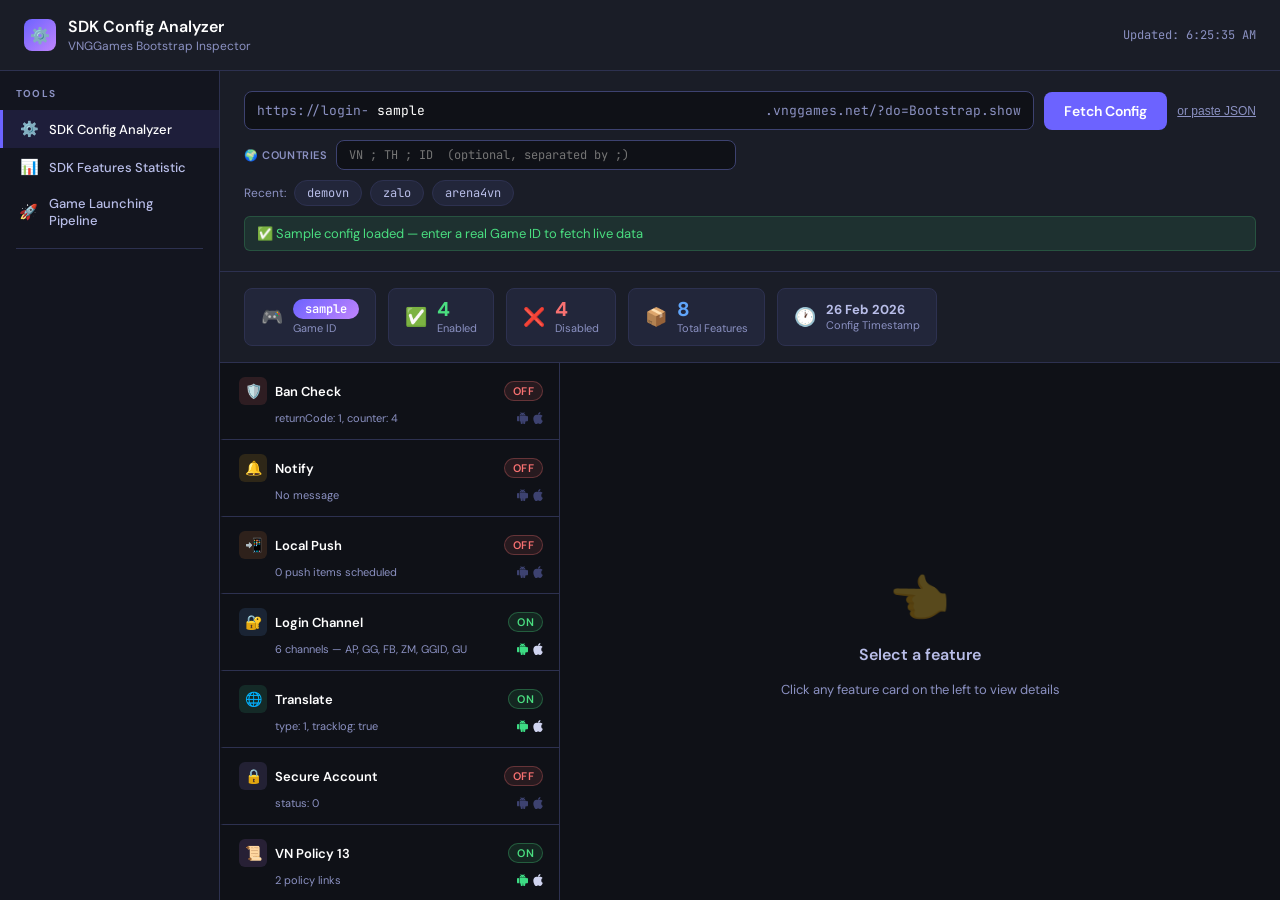
==== commit 4ee075f9: "remove unused file" ====
--- a/index.html
+++ b/index.html
@@ -750,7 +750,7 @@
 }
 
 // ── HELPERS ───────────────────────────────────────────────────────────────────
-const PROXY = 'http://localhost:8765';
+const PROXY = '';  // same origin — backend FastAPI xử lý /api/*
 
 function escapeHTML(str) {
   return String(str).replace(/&/g,'&amp;').replace(/</g,'&lt;').replace(/>/g,'&gt;');
@@ -889,7 +889,7 @@
       return { data: json.data, error: null };
     } catch(e) {
       if (e.message.includes('Failed to fetch') || e.message.includes('NetworkError')) {
-        throw new Error(`Cannot connect to proxy at ${PROXY}\n\nRun: python3 proxy.py\n\n${e.message}`);
+        throw new Error(`Cannot connect to backend.\n\nRun: python -m uvicorn backend.main:app --port 8080\n\n${e.message}`);
       }
       return { data: null, error: e.message };
     }
